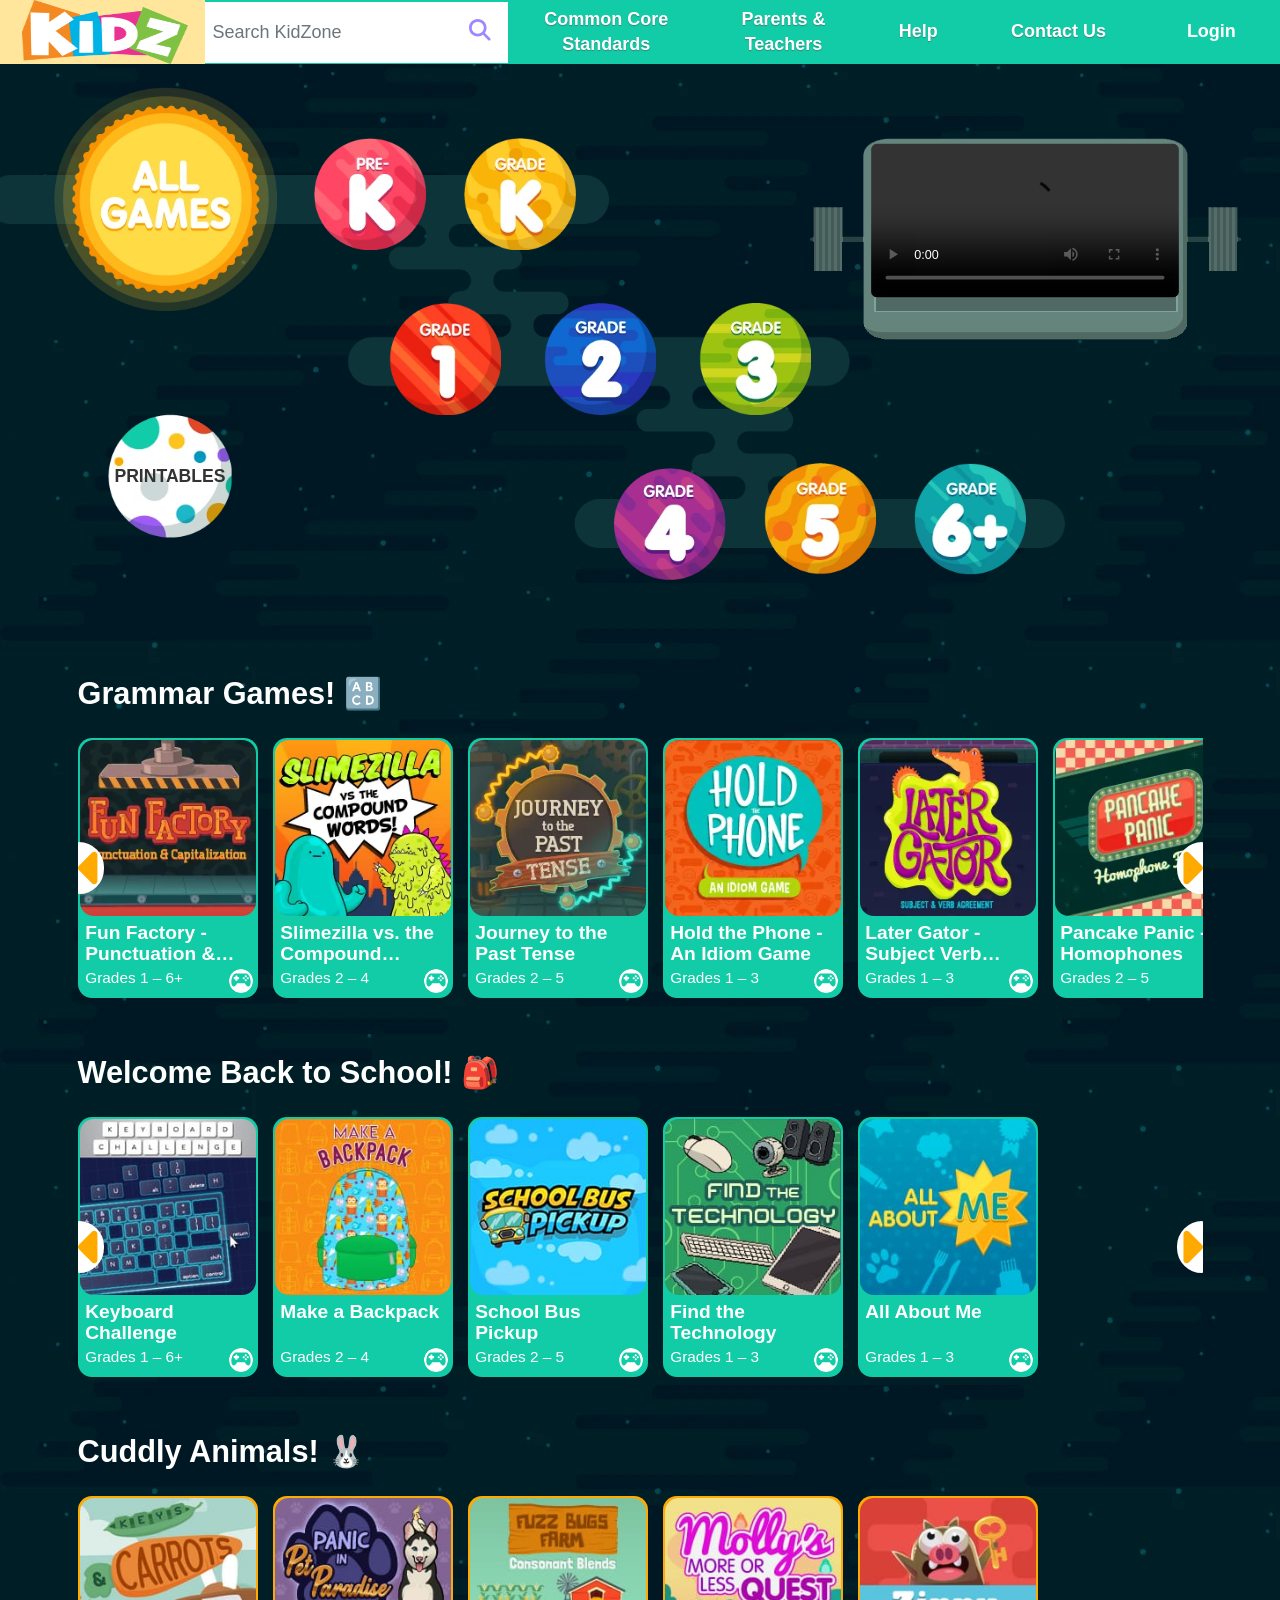
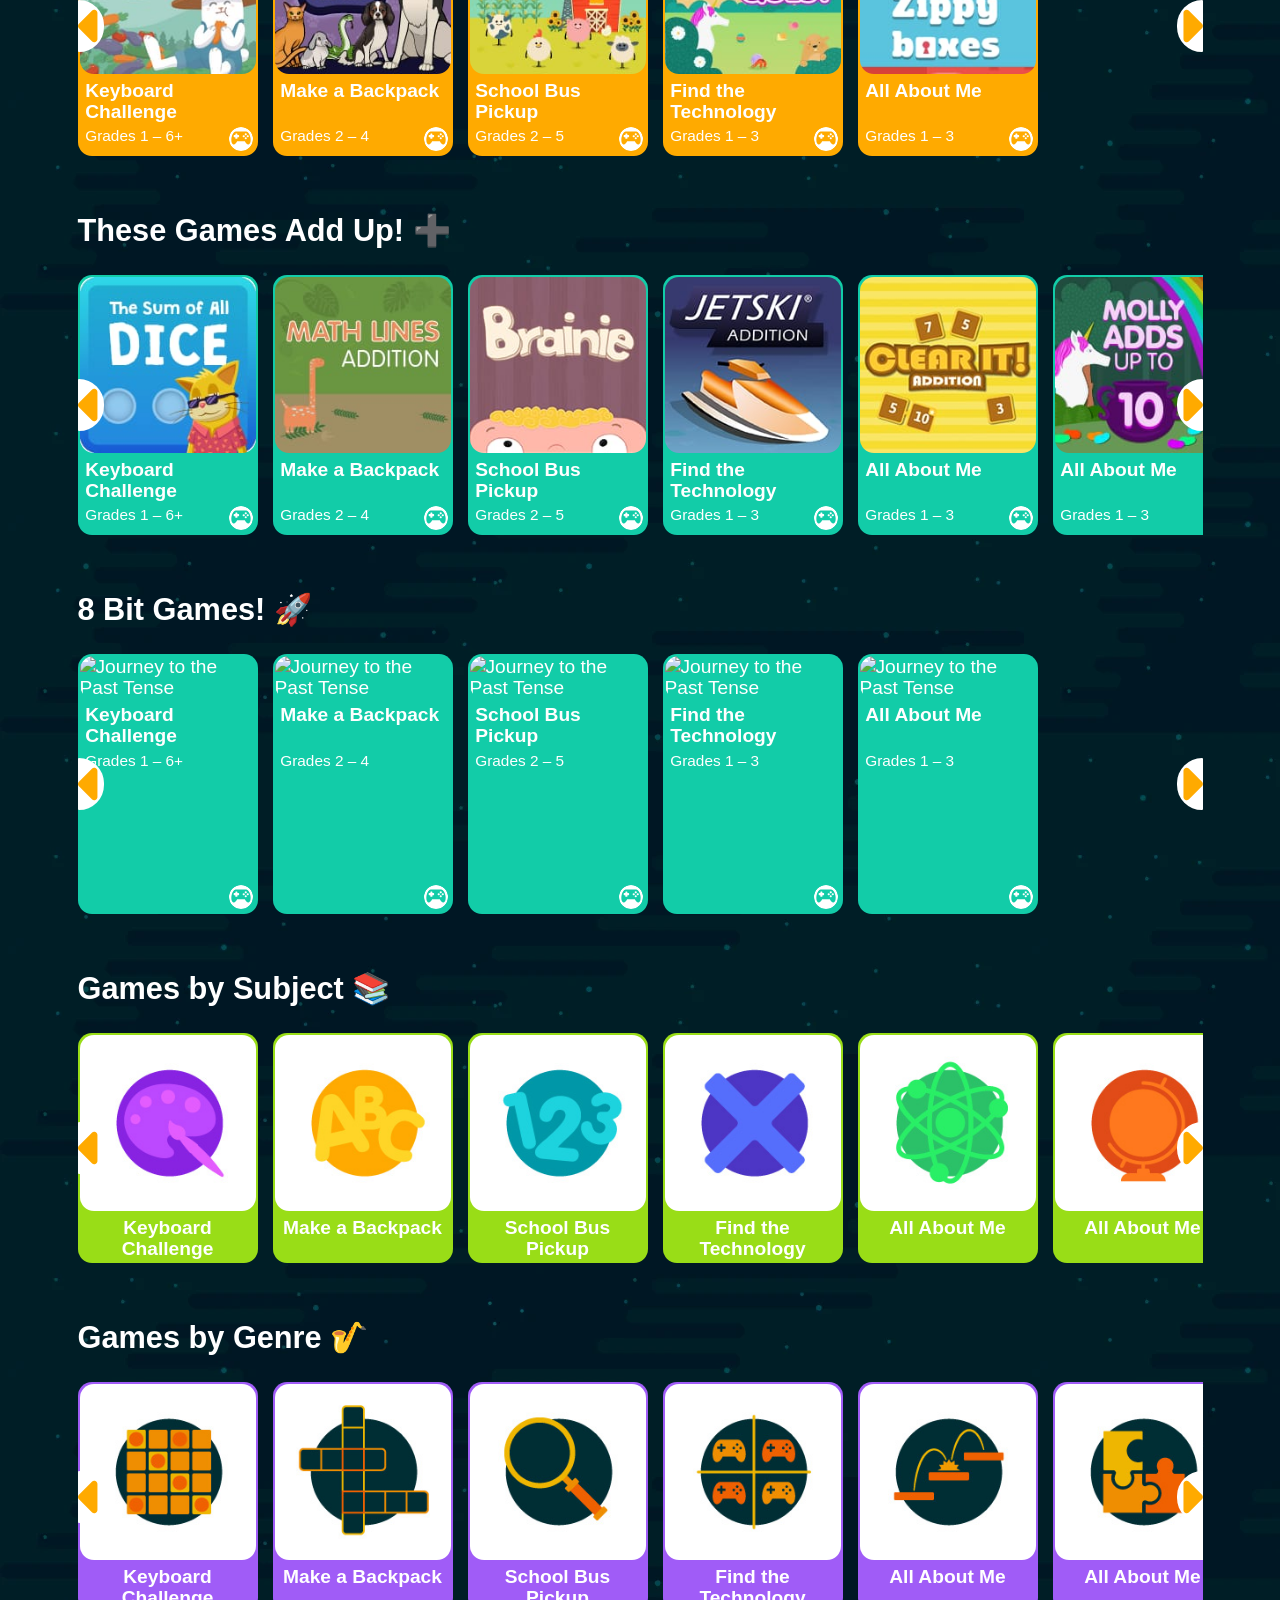
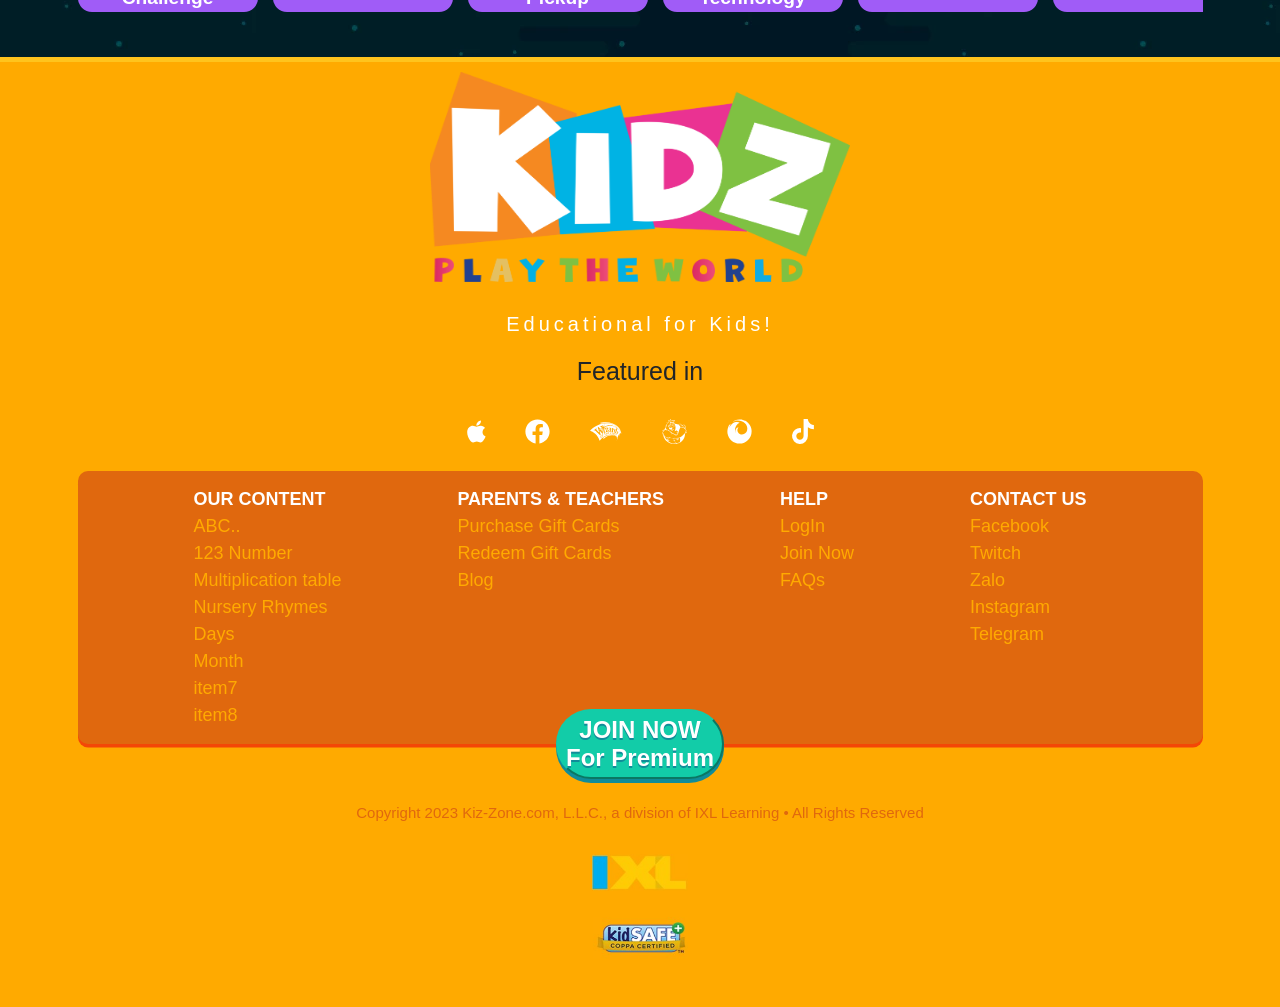
==== index.html @ 9a43eb22 "v1.51" ====
<!DOCTYPE html>
<html lang="en" ng-app="kidZone">
  <head>
    <meta charset="UTF-8" />
    <meta name="viewport" content="width=device-width, initial-scale=1.0" />
    <title>Kid Zone</title>
    <link rel="stylesheet" href="./css/style.css" />
    <meta charset="UTF-8" />
    <link rel="stylesheet" href="./css/owl.carousel.min.css" />
    <link rel="stylesheet" href="./css/owl.theme.default.min.css" />

    <script src="./js/jquery-3.7.0.min.js"></script>

    <script src="./js/jquery-ui.js"></script>
    <script src="./js/owl.carousel.min.js"></script>
    <script src="./js/bootstrap.bundle.js"></script>
    <script src="./js/all.js"></script>
    <script type="module" src="./js/ggMapModule.js"></script>

    <script src="./js/angular.js"></script>
    <script src="./js/angular-route.js"></script>
    <script src="./js/angular-animate.js"></script>
    <script src="./common-core/common-core-standard.module.js"></script>
    <script src="./common-core/common-core-standard.component.js"></script>
    <script src="./common-core/common-core-game.module.js"></script>
    <script src="./common-core/common-core-game.component.js"></script>
    <script src="./common-core/common-core-printable.module.js"></script>
    <script src="./common-core/common-core-printable.component.js"></script>
    <script src="./home/home.module.js"></script>
    <script src="./home/home.component.js"></script>
    <script src="./contact-us/contact-us.module.js"></script>
    <script src="./contact-us/contact-us.component.js"></script>
    <script src="./help/help.module.js"></script>
    <script src="./help/help.component.js"></script>
    <script src="./parent-teacher/parent-teacher.module.js"></script>
    <script src="./parent-teacher/parent-teacher.component.js"></script>
    <script src="./allGames-tab/all-games-tab.module.js"></script>
    <script src="./allGames-tab/all-games-tab.component.js"></script>
    <script src="./abcs-tab/abcs-tab.module.js"></script>
    <script src="./abcs-tab/abcs-tab.component.js"></script>
    <script src="./game-detail/game-detail.module.js"></script>
    <script src="./game-detail/game-detail.component.js"></script>

    <script src="./kidZone.module.js"></script>
    <script src="./kidZone.config.js"></script>
  </head>
  <body>
    <span class="loader"></span>
    <div class="curtain-loading" style="display: block !important"></div>
    <header>
      <nav class="navbar m-0 p-0">
        <div
          class="container-fluid justify-content-start navContainer p-0 flex-nowrap"
        >
          <a
            class="navbar-brand position-relative me-2 me-sm-4 me-lg-0"
            href="#!/home"
          >
          </a>
          <nav
            class="navbar-nav justify-content-start flex-row navSmall d-lg-none justify-content-between flex-grow-1 px-md-4 align-items-center"
          >
            <div
              class="dropdown flex-grow-1 align-items-center flex-row position-static p-0"
            >
              <a
                class="nav-link dropdown-toggle d-inline"
                href="#"
                role="button"
                data-bs-toggle="dropdown"
                data-bs-target="#dropdownMenu"
                aria-expanded="false"
                aria-controls="dropdownMenu"
              >
                Menu&nbsp&nbsp<i class="fa-solid fa-bars align-middle"></i>
              </a>
              <ul class="dropdown-menu position-absolute" id="dropdownMenu">
                <li>
                  <a class="dropdown-item" href="#!/commonCoreStandard"
                    >Common Core Standards</a
                  >
                </li>
                <li>
                  <a class="dropdown-item" href="#!/parentTeacher"
                    >Parents & Teachers</a
                  >
                </li>
                <!-- <li><hr class="dropdown-divider"></li> -->
                <li><a class="dropdown-item" href="#!/help">Help</a></li>
                <li>
                  <a class="dropdown-item" href="#!/contacUs">Contact Us</a>
                </li>
              </ul>
            </div>
            <div class="searchBoxSmall p-0">
              <p class="m-0">
                <button
                  class="btn"
                  type="button"
                  data-bs-toggle="collapse"
                  data-bs-target="#collapseSearch"
                  aria-expanded="false"
                  aria-controls="collapseSearch"
                >
                  Search <i class="fa-solid fa-magnifying-glass"></i>
                </button>
              </p>
              <div
                class="collapse position-absolute top-100 end-0 w-100"
                id="collapseSearch"
              >
                <form class="d-flex align-items-center" role="search">
                  <input
                    type="text"
                    name="searchBox"
                    id="search"
                    class="border border-0 flex-grow-1 p-2"
                    placeholder="Search KidZone"
                  />
                  <button
                    class="btn btn-outline-success border border-0 bigSearchBtn"
                    type="submit"
                   
                  >
                    <i class="fa-solid fa-magnifying-glass pe-5"></i>
                  </button>
                </form>
              </div>
            </div>
            <button
              type="button"
              class="loginBtn btn"
              data-bs-toggle="modal"
              data-bs-target="#loginModal"
            >
              Login
            </button>
          </nav>
          <nav
            class="navbar-nav justify-content-start flex-row navBig d-none d-lg-flex flex-grow-1 align-items-center"
          >
            <form
              class="d-flex justify-content-start flex-grow-0"
              role="search"
            >
              <input
                class="form-control"
                type="search"
                placeholder="Search KidZone"
                aria-label="Search"
              />
              <button class="btn btn-outline-success bigSearchBtn" type="submit">
                <i class="fa-solid fa-magnifying-glass pe-3"></i>
              </button>
            </form>

            <ul
              class="pageContainer text-center d-none d-md-flex flex-row justify-content-around flex-grow-1 m-0 p-0 align-items-center"
            >
              <li class="">
                <a class="nav-link" href="#!/commonCoreStandard"
                  >Common Core<br />Standards</a
                >
              </li>
              <li class="">
                <a class="nav-link" href="#!/parentTeacher"
                  >Parents &<br />
                  Teachers</a
                >
              </li>
              <li class="">
                <a class="nav-link" href="#!/help">Help</a>
              </li>
              <li class="">
                <a class="nav-link" href="#!/contacUs">Contact Us</a>
              </li>
              <li class="">
                <button
                  type="button"
                  class="loginBtn btn"
                  data-bs-toggle="modal"
                  data-bs-target="#loginModal"
                >
                  Login
                </button>
              </li>
            </ul>
          </nav>
        </div>
      </nav>
    </header>

    <div class="view-animate-container">
      <div ng-view class="view-animate"></div>
    </div>

    <footer class="containerParent_1">
      <div class="container d-flex flex-column footer-container gap-4">
        <div class="footer-one lh-lg text-center">
          <h1><img src="./images/HomePage/Logo03.png" /></h1>
          <h2 class="font-color mt-5">Educational for Kids!</h2>
          <p class="mt-3 fs-1">Featured in</p>
          <div
            class="footer-one-logo d-flex justify-content-center fs-1 font-color"
          >
            <div><i class="fa-brands fa-apple"></i></div>
            <div><i class="fa-brands fa-facebook"></i></div>
            <div><i class="fa-brands fa-wizards-of-the-coast"></i></div>
            <div><i class="fa-brands fa-the-red-yeti"></i></div>
            <div><i class="fa-brands fa-firefox"></i></div>
            <div><i class="fa-brands fa-tiktok"></i></div>
          </div>
        </div>
        <div class="containerParent_2">
          <div
            class="footer-two container d-flex justify-content-evenly gap-4 lh-base p-4"
          >
            <div class="footer-two-list fw-bold font-color">
              OUR CONTENT
              <ul>
                <li><a href="">ABC..</a></li>
                <li><a href="">123 Number</a></li>
                <li><a href="">Multiplication table</a></li>
                <li><a href="">Nursery Rhymes</a></li>
                <li><a href="">Days</a></li>
                <li><a href="">Month</a></li>
                <li><a href="">item7</a></li>
                <li><a href="">item8</a></li>
              </ul>
            </div>
            <div class="footer-two-list fw-bold font-color">
              PARENTS & TEACHERS
              <ul>
                <li><a href="">Purchase Gift Cards</a></li>
                <li><a href="">Redeem Gift Cards</a></li>
                <li><a href="">Blog</a></li>
              </ul>
            </div>
            <div class="footer-two-list fw-bold font-color">
              HELP
              <ul>
                <li><a href="">LogIn</a></li>
                <li><a href="">Join Now</a></li>
                <li><a href="">FAQs</a></li>
              </ul>
            </div>
            <div class="footer-two-list fw-bold font-color">
              CONTACT US
              <ul>
                <li><a href="">Facebook</a></li>
                <li><a href="">Twitch</a></li>
                <li><a href="">Zalo</a></li>
                <li><a href="">Instagram</a></li>
                <li><a href="">Telegram</a></li>
              </ul>
            </div>
          </div>
        </div>
        <div class="footer-three text-center lh-base pt-4">
          <button
            type="button"
            class="button-flat-color cyan round dimensional text"
          >
            JOIN&nbsp;NOW<br />For&nbsp;Premium
          </button>
          <h4 class="fw-lighter">
            Copyright 2023 Kiz-Zone.com, L.L.C., a division of IXL Learning •
            All Rights Reserved
          </h4>
          <img
            src="./img/footer_logo1.jpg"
            alt="IXL"
            class="footer-copyright-ixl"
            width="96px"
            height="37px"
          />
          <div class="footer-copyright-kidsafe">
            <img
              src="./img/footer_logo2.jpg"
              width="95px"
              height="42px"
              alt=""
            />
          </div>
          <a href="#top" id="back-to-top"
            ><i class="fa-solid fa-angle-up"></i
          ></a>
        </div>
      </div>
    </footer>

    <!-- Login Modal -->
    <div
      class="modal fade loginModal border-0 p-4"
      id="loginModal"
      tabindex="-1"
      aria-labelledby="exampleModalLabel"
      aria-hidden="true"
    >
      <div class="modal-dialog loginDialog m-auto">
        <div class="modal-content border-0 rounded-5 overflow-hidden">
          <div
            class="modal-header position-relative d-flex justify-content-center loginHeader"
          >
            <h1 class="modal-title modalHeading fw-bold" id="exampleModalLabel">
              Account Access
            </h1>
            <button
              type="button"
              class="btn-close position-absolute closeModal"
              data-bs-dismiss="modal"
              aria-label="Close"
            >
              <i class="fa-solid fa-xmark"></i>
            </button>
          </div>
          <div class="modal-body text-center">
            <h3 class="bodyHead">This login is for all subscribers</h3>
            <form action="" class="fs-2 p-2 formForContact row" novalidate>
              <div class="col-12">
                <input
                  class="form-control fs-2 my-3"
                  type="email"
                  name="email"
                  id="email"
                  value=""
                  placeholder="Email Address / Access Name"
                />
                <!-- <div class="emailHelper helper">
                  Email needs "gmail.com" suffix
                </div> -->
                <div class="invalid-feedback">
                  Email Address / Access Name is required.
                </div>
              </div>
              <div class="col-12">
                <input
                  class="form-control fs-2 my-3"
                  type="password"
                  name="password"
                  id="password"
                  value=""
                  placeholder="Password / Access Code"
                />
                <!-- <div class="emailHelper helper">
                  Email needs "gmail.com" suffix
                </div> -->
                <div class="invalid-feedback">
                  Password / Access Code is required.
                </div>
              </div>
              <button
                type="button"
                class="btn btn-secondary loginModalBtn text-nowrap fs-4"
              >
                LOG IN
              </button>
            </form>
            <div class="forgot">
              <a href="#">Forgot password</a>
            </div>
            <div class="form-terms">
              This site is protected by reCAPTCHA and the Google
              <a
                rel="noopener noreferrer"
                href="https://policies.google.com/privacy"
                >Privacy Policy</a
              >
              and
              <a
                rel="noopener noreferrer"
                href="https://policies.google.com/terms"
                >Terms of Service</a
              >
              apply.
            </div>
          </div>
          <div
            class="modal-footer d-block text-center border-0 pb-4 loginFooter"
          >
            <h3 class="footHead fw-bold mb-3">Not a subscriber?</h3>
            <button type="button" class="btn btn-secondary joinBtn fs-3">
              JOIN NOW
            </button>
          </div>
        </div>
      </div>
    </div>
  </body>
</html>
---- css/style.css ----
@charset "UTF-8";
@import "./jquery-ui.css";
@import "./bootstrap.css";
@import "./all.css";
@import url("https://fonts.googleapis.com/css2?family=Baloo+Paaji+2:wght@400;600;700&display=swap");
@import "./ABCs.css";
@import "./Numbers.css";
@import "./colors.css";
@import "./allgames.css";
*,
::after,
::before {
  padding: 0;
  margin: 0;
}

ul,
li {
  list-style-type: none;
  padding: 0 !important;
  margin: 0 !important;
}

a {
  text-decoration: none;
  color: inherit;
}
a:hover {
  color: inherit;
}

html {
  font-size: 62.5%;
  scroll-behavior: smooth !important;
}

body {
  font-size: 1.6rem;
  font-family: "Baloo Paaji 2", cursive;
  overflow-x: hidden;
  font-family: "Nunito Sans", sans-serif;
}

header {
  overflow-x: clip;
  font-size: 1.4rem;
}
header .bigSearchBtn:active {
  background-color: #fff !important;
}
header .loginBtn {
  border: none;
}
header .navbar {
  font-size: 1em;
  font-weight: 600;
  background-color: #12cca8;
  color: #fff !important;
  text-shadow: 0 0.1rem 0.1rem rgba(77, 77, 77, 0.5);
}
header .navbar a,
header .navbar button {
  color: #fff !important;
  text-shadow: 0 0.1rem 0.1rem rgba(77, 77, 77, 0.5);
  font-size: 1em;
  font-weight: 600;
  line-height: 1.4;
}
header .navbar a.navbar-brand {
  padding: 5px;
  margin: 0;
  background-color: #ffe69c;
  box-sizing: border-box;
  min-width: 100px;
  height: 40px;
  background-image: url(../images/HomePage/Logo02.png);
  /* background-position: 46% 49%; */
  background-size: 100% 100%;
  background-repeat: no-repeat;
}
header .navbar .navSmall {
  white-space: nowrap;
}
header .navbar .navSmall > * {
  padding-inline: 10px;
}
header .navbar .navSmall div.dropdown {
  width: -moz-min-content;
  width: min-content;
}
header .navbar .navSmall div.dropdown a[role=button] {
  display: inline-block !important;
  font-size: 1em;
  padding-inline: 0.9em;
  padding-block: 0.4em;
  background-color: #12cca8;
  color: #fff;
  line-height: 1.4 !important;
  border-radius: 30px;
  border: 1px #12cca8;
  box-sizing: border-box;
}
header .navbar .navSmall div.dropdown a[role=button] svg {
  line-height: 1 !important;
}
header .navbar .navSmall div.dropdown a.show {
  color: #12cca8 !important;
  background-color: #fff;
}
header .navbar .navSmall div.dropdown .dropdown-menu {
  border-radius: 0;
  -o-border-image: none;
     border-image: none;
  border: none;
  font-size: inherit;
  width: 100vw;
  top: 100%;
  left: 0%;
  border: none;
  height: 0px !important;
  overflow-y: hidden;
  transition: height 0.3s ease !important;
  display: block !important;
}
header .navbar .navSmall div.dropdown .dropdown-menu > *:nth-child(odd) {
  background-color: #089478;
}
header .navbar .navSmall div.dropdown .dropdown-menu > *:nth-child(even) {
  background-color: #12cca8;
}
header .navbar .navSmall div.dropdown .dropdown-menu > * > a {
  background-color: inherit !important;
  padding-block: 1rem;
  line-height: 1;
  text-align: center;
}
header .navbar .navSmall div.dropdown .show.dropdown-menu {
  height: 136px !important;
}
header .navbar .navSmall div.dropdown a::after {
  display: none;
}
header .navbar .navSmall div.searchBoxSmall p > button {
  border-radius: 30px;
  border: 1px #12cca8;
  padding-inline: 0.9em;
  padding-block: 0.4em;
}
header .navbar .navSmall div.searchBoxSmall p > button.btn[aria-expanded=false] {
  background-color: #12cca8 !important;
  color: #fff;
  text-shadow: 0 0.1rem 0.1rem rgba(77, 77, 77, 0.5);
}
header .navbar .navSmall div.searchBoxSmall p > button.btn[aria-expanded=true] {
  color: #12cca8 !important;
  background-color: #fff !important;
  text-shadow: none;
}
header .navbar .navSmall div.searchBoxSmall form {
  background-color: #fff;
  align-items: center;
  z-index: 2;
}
header .navbar .navSmall div.searchBoxSmall form button {
  background-color: initial !important;
  background-color: #fff !important;
  width: 40px;
  height: 100%;
}
header .navbar .navSmall div.searchBoxSmall form input {
  outline: none;
  flex-grow: 1;
}
header .navbar .navSmall div.searchBoxSmall form svg {
  color: #9f87ff;
}
header .navbar .navBig li {
  padding-inline: 1rem;
}
header .navbar .navBig input,
header .navbar .navBig button {
  outline: none;
  background-color: #fff;
  border: none;
  border-radius: 0;
  font-size: 1em;
  box-sizing: border-box;
  padding-block: 17px;
  box-shadow: none;
  text-shadow: none;
}
header .navbar .navBig input.loginBtn,
header .navbar .navBig button.loginBtn {
  background: unset;
}
header .navbar .navBig input {
  width: 20vw;
}
header .navbar .navBig svg {
  color: #9f87ff;
  font-size: 1.2em;
}

#hero {
  background-image: url(../images/HomePage/#heroBG.png);
  background-repeat: repeat;
}
#hero .one {
  box-sizing: border-box;
  background-size: auto;
}
#hero .one div.container-fluid.one div.row {
  line-height: 0;
}
#hero .one div.container-fluid.one div.row a {
  display: inline-block;
  width: 52px;
  height: 52px;
  background: transparent;
  margin: 5px;
  background-position: center;
  background-size: contain;
  background-repeat: no-repeat;
}
#hero .one div.container-fluid.one div.row a.sun {
  background-image: url(../images/HomePage/sun.webp);
}
#hero .one div.container-fluid.one div.row a.pink {
  background-image: url(../images/HomePage/planetPink.webp);
}
#hero .one div.container-fluid.one div.row a.yellow {
  background-image: url(../images/HomePage/planetYellow.webp);
}
#hero .one div.container-fluid.one div.row a.red {
  background-image: url(../images/HomePage/planetRed.webp);
}
#hero .one div.container-fluid.one div.row a.blue {
  background-image: url(../images/HomePage/planetBlue.webp);
}
#hero .one div.container-fluid.one div.row a.green {
  background-image: url(../images/HomePage/planetGreen.webp);
}
#hero .one div.container-fluid.one div.row a.magenta {
  background-image: url(../images/HomePage/planetMagenta.webp);
}
#hero .one div.container-fluid.one div.row a.orange {
  background-image: url(../images/HomePage/planetOrange.webp);
}
#hero .one div.container-fluid.one div.row a.cyan {
  background-image: url(../images/HomePage/planetCyan.webp);
}
#hero .one div.container-fluid.one div.row a.printables-planet {
  background-image: url(../images/HomePage/planetWhite.webp);
}
#hero .one div.container-fluid.one div.row a.printables-planet span {
  line-height: 1.4;
  font-size: 0.45em;
  font-weight: 800;
  color: #333;
}
#hero .slider {
  color: #fff !important;
  line-height: 1.1;
}
#hero .slider .list-title {
  font-size: 1.3em;
  font-weight: 800;
  padding-block: 0.9em;
}
#hero .slider .item {
  height: 190px !important;
  width: 130px !important;
  border-radius: 8px;
  padding: 2px;
  margin-right: 10px;
}
#hero .slider img {
  border-radius: 8px;
  display: block;
}
#hero .slider .minibanner-label-type {
  position: absolute;
  bottom: 2%;
  right: 10%;
  width: 20px;
  height: 20px;
}
#hero .slider .mblt-text {
  padding-top: 0.3em;
  font-weight: 600;
  height: 2.5em;
  display: -webkit-box;
  -webkit-line-clamp: 2;
  -webkit-box-orient: vertical;
  overflow: hidden;
  text-overflow: ellipsis;
}
#hero .slider .minibanner-label-grades {
  font-size: 0.8em;
  font-weight: 200;
  padding-block: 0.4em;
}
#hero .slider .minibanner-label {
  padding-inline: 0.3em;
}
#hero .grammars .item {
  background-color: #12cca8;
}
#hero .schools .item {
  background-color: #12cca8;
}
#hero .animals .item {
  background-color: #ffaa00;
}
#hero .addUps .item {
  background-color: #12cca8;
}
#hero .bits .item {
  background-color: #12cca8;
}
#hero .subjects .item {
  background-color: #99dd17;
  height: 170px !important;
}
#hero .genre .item {
  background-color: #a05cf7;
  height: 170px !important;
}

.loader {
  width: 48px;
  height: 48px;
  border: 5px solid #fff;
  border-bottom-color: #ff3d00;
  border-radius: 50%;
  display: inline-block;
  box-sizing: border-box;
  animation: rotation 1s linear infinite;
  position: fixed;
  top: 40%;
  left: calc(50% - 24px);
  z-index: 9999;
}

@keyframes rotation {
  0% {
    transform: rotate(0deg);
  }
  100% {
    transform: rotate(360deg);
  }
}
.owl-carousel {
  /* Custom styles for the navigation buttons */
}
.owl-carousel .owl-nav button {
  display: flex;
  align-items: center;
  position: absolute;
  top: 50%;
  transform: translateY(-50%);
  background-color: #fff !important;
}
.owl-carousel .owl-nav button span {
  font-size: 2em;
  color: #ffaa00;
  line-height: 0;
}
.owl-carousel .owl-nav button.owl-next {
  color: #fff;
  border: none;
  border-radius: 50px 2px 2px 50px;
  padding: 5px 4px !important;
  right: 0%;
}
.owl-carousel .owl-nav button.owl-prev {
  color: #fff;
  border: none;
  padding: 5px 4px !important;
  border-radius: 2px 50px 50px 2px;
  left: 0%;
}
.owl-carousel .owl-nav button.btnHide {
  display: none;
}
.owl-carousel .owl-nav button.btnShow {
  display: flex;
}

.curtain-loading {
  position: fixed;
  z-index: 999;
  width: 100vw;
  height: 100vh;
  top: 0;
  opacity: 1;
  background-color: rgba(243, 243, 243, 0.9607843137);
}

#Contact {
  background-color: white;
}
#Contact .mapContainer {
  padding-top: 3rem !important;
  padding-bottom: 0rem !important;
}
#Contact #Address {
  background-color: #f4f4f4;
}
#Contact .mapAddress {
  padding-block: 2rem;
}
#Contact .mapAddress::after {
  content: "";
  display: block;
  z-index: -1;
  position: fixed;
  width: 100%;
  height: 100%;
  background-color: grey;
}
#Contact .contactTittle {
  color: #91b3b7;
  font-size: 4rem;
  font-weight: 300;
  line-height: 1em;
  margin: 0 0;
  text-align: center;
  padding-bottom: 2rem;
}
#Contact .successContainer {
  width: 100px;
  height: 100px;
  margin: auto;
}
#Contact .successContainer img {
  -o-object-fit: contain;
     object-fit: contain;
  width: 100%;
  height: 100%;
}
#Contact .dirBlock {
  width: 80px;
  display: flex;
  justify-content: center;
  align-items: center;
}
#Contact .dirBlock i,
#Contact .dirBlock svg {
  font-size: 2em;
  color: #01b2e4;
  border: 1px solid #ffaa00;
  padding: 10px;
  border-radius: 50%;
  border-color: #91b3b7;
}
#Contact .LogoText {
  border-radius: 10px;
  color: white;
  background-color: rgb(18, 204, 168);
}
#Contact .social {
  vertical-align: center;
}
#Contact .social i,
#Contact .social svg {
  display: inline-block;
  width: 30px;
  height: 30px;
  padding-right: 15px;
}
#Contact .social i.fa-youtube,
#Contact .social svg.fa-youtube {
  color: #ff0000;
}
#Contact .social i.fa-facebook,
#Contact .social svg.fa-facebook {
  color: #0c87ee;
}
#Contact #map,
#Contact .Address {
  height: 230px;
  font-size: 1.1em;
  position: relative;
}
#Contact .Address {
  height: auto;
}
#Contact .logo {
  background-image: url(../images/HomePage/logo02.png);
  height: 100px;
  background-size: contain;
  background-repeat: no-repeat;
  margin: auto;
  width: 170px;
}
#Contact .contactUsHead,
#Contact .addressHead {
  font-size: 1.5em;
  padding: 0.3em 1em;
  border-radius: 10px;
  color: #fff;
}
#Contact .contactUsHead {
  color: #333;
  font-size: 2em;
}
#Contact .submitBtn {
  background-color: #01b2e4;
  opacity: 0.8;
  color: #fff;
}
#Contact .submitBtn:hover {
  background-color: #01b2e4;
  opacity: 1;
}
#Contact .name {
  font-weight: bold;
}
#Contact .helper {
  color: #c1c1c1;
  font-size: 0.85em;
}
#Contact .circle:checked {
  background-color: #01b2e4;
  border-color: #01b2e4;
}
#Contact .Address {
  margin: 0;
  padding: 0;
}
#Contact .Address .phone,
#Contact .Address .Email,
#Contact .Address .social {
  flex-shrink: 1;
  min-width: 180px;
}
#Contact .Address .map-button {
  cursor: pointer !important;
  flex-wrap: nowrap;
}
#Contact .Address .map-button .addBlock {
  flex-shrink: 1;
  min-width: 180px;
  white-space: nowrap;
  overflow-x: hidden;
}
#Contact div.containerParent.eight {
  font-size: 1em;
  margin-block: 0px;
  margin-inline: auto;
}
#Contact div.containerParent.eight button[type=submit] {
  font-size: 1em !important;
  width: -moz-fit-content !important;
  width: fit-content !important;
  padding: 5px 10px;
}
#Contact div.containerParent.eight div.container.eight div.row.form input,
#Contact div.containerParent.eight div.container.eight div.row.form textarea {
  width: 100%;
  margin-bottom: 20px;
  padding: 10px;
}
#Contact div.containerParent.eight div.container.eight p.userInfo {
  padding: 30px !important;
}
#Contact div.containerParent.eight button.sendMess {
  background-color: #fff !important;
  color: #9f87ff !important;
  border: 1px solid #9f87ff !important;
  font-size: 1em !important;
  display: block;
  margin-inline: auto;
}
#Contact div.containerParent.eight button.sendMess:hover {
  color: #fff !important;
  background-color: #9f87ff !important;
}
#Contact form .title {
  margin-top: 20px !important;
}

#faq {
  --darkblue-color: #3581a3;
  --darkgreen-color: #00a39b;
  --linegreen: #8fc900;
  --yellow: #f2ca06;
  --orange: #f78c19;
  background-color: white;
}
#faq .general {
  padding: 0;
}
#faq .general a {
  padding: 0.5em 1em;
}
#faq button {
  font-size: 1.5rem;
}
#faq a {
  text-decoration: none;
  color: inherit !important;
  display: block;
  width: 100%;
  height: 100%;
  font-size: 1.6rem;
}
#faq li,
#faq ul {
  margin: 0;
  padding: 0;
  list-style-type: none;
}
#faq * {
  -webkit-tap-highlight-color: rgba(0, 0, 0, 0);
  outline: none;
}
#faq *,
#faq :after,
#faq :before {
  box-sizing: border-box;
}
#faq .container {
  max-width: 100%;
  box-sizing: border-box;
  margin: 0 auto;
  max-width: 1920px;
  position: relative;
  width: 100%;
}
#faq h1 {
  color: #91b3b7;
  font-size: 4rem;
  font-weight: 300;
  line-height: 1em;
  margin: 0 0;
  text-align: center;
}
#faq .wrapper.padded:nth-of-type(2n) {
  background-color: #f4f4f4;
}
#faq .wrapper.padded {
  padding: 2rem 1rem;
}
#faq .wrapper {
  box-sizing: border-box;
  max-width: 100%;
  min-width: 100%;
  overflow: auto;
  position: relative;
  width: 100%;
}
#faq .content-search-form {
  box-sizing: border-box;
  display: block;
  line-height: 1;
  margin: 0 auto 2rem;
  overflow: visible;
  padding: 0 0.625rem;
  position: relative;
  text-align: center;
  width: 100%;
}
#faq .faq .content-search-form input:not([type=submit]):not([type=radio]) {
  border-color: #91b3b7;
}
#faq .content-search-form input:not([type=submit]):not([type=radio]) {
  border: 0.15rem solid #fa0;
  border-radius: 3rem;
  padding-left: 1rem;
  padding-right: 2.75rem;
}
#faq .select,
#faq input:not([type=submit]):not([type=button]):not([type=radio]),
#faq textarea {
  background: #fff;
  border: 1px solid #91b3b7;
  box-sizing: border-box;
  margin: 0;
  outline: none;
  padding: 0.625rem;
  width: 100%;
}
#faq .search-submit {
  background: none;
  border: none;
  cursor: pointer;
  padding: 0;
  margin-left: -3rem;
}
#faq .search-suggestions-container {
  background-color: #fff;
  border-radius: 0 0 1.5rem 1.5rem;
  box-shadow: 0 0.5rem 1rem rgba(77, 77, 77, 0.2);
  display: block;
  left: 1.5rem;
  max-height: 12rem;
  overflow-x: hidden;
  overflow-y: auto;
  position: absolute;
  top: 100%;
  width: calc(100% - 3rem);
  z-index: 11;
}
#faq .suggestions-list {
  list-style-type: none;
  margin: 0;
  padding: 0;
}
#faq .search-submit svg {
  height: 1.1875rem;
  width: 1.1875rem;
}
#faq .pt-nav {
  display: flex;
  flex-flow: column;
  justify-content: center;
  overflow: hidden;
}
#faq .pt-nav button {
  margin: 0.25rem;
  color: #fff;
  min-width: 9.75rem;
}
#faq .faq .pt-nav .button-flat-color {
  font-size: 1rem;
}
#faq .pt-nav button:nth-child(1) {
  background-color: var(--darkblue-color);
}
#faq .pt-nav button:nth-child(2) {
  background-color: var(--darkgreen-color);
}
#faq .pt-nav button:nth-child(3) {
  background-color: var(--linegreen);
}
#faq .pt-nav button:nth-child(4) {
  background-color: var(--yellow);
}
#faq .pt-nav button:nth-child(5) {
  background-color: var(--orange);
}
#faq .wrapper,
#faq .padded {
  box-sizing: border-box;
  max-width: 100%;
  min-width: 100%;
  overflow: hidden;
  position: relative;
  width: 100%;
}
#faq .wrapper.padded:nth-of-type(2n) {
  background-color: #f4f4f4;
}
#faq .wrapper.odd {
  background-color: #fff !important;
}
#faq .toggle-section-header-text {
  padding: 1.5rem;
}
#faq .toggle-section-header-text {
  color: #38352f;
  font-size: 2.25rem;
  font-weight: 700;
  line-height: 1em;
  padding: 1rem;
  text-align: left;
  text-transform: capitalize;
}
#faq .accordion-item {
  border: none !important;
  padding: 0 !important;
}
#faq .accordion-body {
  background-color: #f4f4f4;
  padding: 2em 5em;
}
#faq #button_1.active {
  background-color: var(--darkblue-color);
  color: #fff;
}
#faq .generalBtn.collapsed {
  background-color: var(--darkblue-color) !important;
  color: #ffffff !important;
}
#faq .generalBtn,
#faq .technicalBtn,
#faq .subscriptionBtn,
#faq .toolsBtn,
#faq .appsBtn {
  background-color: unset;
}
#faq .subscriptionBtn.collapsed {
  background-color: var(--darkgreen-color);
  color: #fff !important;
}
#faq .technicalBtn.collapsed {
  background-color: var(--linegreen);
  color: #fff !important;
}
#faq .toolsBtn.collapsed {
  background-color: var(--yellow);
  color: white !important;
}
#faq .appsBtn.collapsed {
  background-color: var(--orange);
  color: #fff !important;
}
#faq .btn-general:hover {
  background-color: #296081 !important;
  color: #fff !important;
}
#faq .btn-supscription:hover {
  background-color: #009388 !important;
  color: #fff !important;
}
#faq .btn-technical:hover {
  background-color: #80b900 !important;
  color: #fff !important;
}
#faq .btn-tools:hover {
  background-color: #f1b300 !important;
  color: #fff !important;
}
#faq .btn-apps:hover {
  background-color: #f17c17 !important;
  color: #fff !important;
}
#faq .accordion-button::after {
  background-image: url("data:image/svg+xml, <svg xmlns='http://www.w3.org/2000/svg' height='1em' viewBox='0 0 448 512'><path d='M201.4 342.6c12.5 12.5 32.8 12.5 45.3 0l160-160c12.5-12.5 12.5-32.8 0-45.3s-32.8-12.5-45.3 0L224 274.7 86.6 137.4c-12.5-12.5-32.8-12.5-45.3 0s-12.5 32.8 0 45.3l160 160z'/></svg>");
  filter: invert(1);
}

#commonCore {
  background-color: #ffffff;
  background-image: none;
}
#commonCore h1 {
  display: block;
  color: #91b3b7;
  font-size: 2rem;
  font-weight: 300 !important;
  line-height: 1em;
  margin: 0 0 2rem;
  text-align: center;
  margin-block-start: 0.67em;
  margin-block-end: 0.67em;
  margin-inline-start: 0px;
  margin-inline-end: 0px;
}
#commonCore h2 {
  display: block;
  color: #38352f;
  font-size: 1.75rem;
  font-weight: 700;
  line-height: 1em;
  margin: 0 0 1em;
  padding: 0;
  text-align: center;
  margin-block-start: 0.83em;
  margin-block-end: 0.83em;
  margin-inline-start: 0px;
  margin-inline-end: 0px;
}
#commonCore .head-title {
  padding: 2rem 1rem;
}
#commonCore .standards h1 {
  color: #8fc900;
  margin-bottom: 1rem;
}
#commonCore .standards h2 {
  color: #91b3b7;
  font-weight: 300;
  margin-bottom: 0;
}
#commonCore .menu {
  padding: 2rem 1rem;
  background-color: #f4f4f4 !important;
}
#commonCore .caption {
  text-align: center;
  color: #00a39b;
  margin-bottom: 0.5rem;
}
#commonCore .menu-select {
  text-align: center;
  /* padding: 2rem 1rem; */
}
#commonCore .pt-standards:hover {
  color: #fff;
}
#commonCore .button-flat-color:not([disabled]).active.pt-standards {
  background-color: #8fc900 !important;
  color: #fff;
  font-size: 1.6rem;
  padding: 1rem;
}
#commonCore .button-flat-color.pt-standards {
  text-decoration: none;
  background-color: #8fc900;
  border-color: #8fc900;
  font-size: 1.6rem;
  padding: 1rem;
  margin-bottom: 1rem;
  width: 100%;
}
#commonCore .button-flat-color.uppercase {
  text-transform: uppercase;
  border-color: #8fc900;
}
#commonCore .menu-select a,
#commonCore .menu-select button {
  margin: 0 1rem 0 1rem;
  vertical-align: middle;
}
#commonCore .button-flat-color {
  border-radius: 0.4375rem;
  border-style: solid;
  border-width: 1px;
  color: #fff;
  font-weight: 300 !important;
  padding: 0.625rem;
  position: relative;
  vertical-align: top;
  width: 12.875rem;
  font-size: 1.3125rem;
  min-height: 3.6rem;
}
#commonCore .button-flat-color:not([disabled]).active:before {
  height: 1rem;
  width: 2rem;
}
#commonCore .standards-search-wrapper.padded {
  padding-top: 0;
  padding: 1rem;
}
#commonCore .button-flat-color:not([disabled]).active.pt-standards:before {
  background-image: url(/client/assets/buttonActiveTrianglePtLightGreen-4ec5d89….svg);
}
#commonCore .standards-search-wrapper .content-search-form {
  margin-bottom: 0;
}
#commonCore .content-search-form {
  box-sizing: border-box;
  display: block;
  line-height: 1;
  margin: 0 auto 2rem;
  overflow: visible;
  position: relative;
  text-align: center;
}
#commonCore .visible.categoryprintables,
#commonCore .visible.printables,
#commonCore .visible.printablesnav,
#commonCore .wrapper.visible {
  overflow: visible;
}
#commonCore .standards-search-wrapper .content-search-form input:not([type=submit]):not([type=radio]) {
  border-color: #91b3b7;
}
#commonCore .content-search-form input:not([type=submit]):not([type=radio]) {
  border: 0.25rem solid #fa0;
  border-radius: 3rem;
  padding-left: 1rem;
  padding-right: 2.75rem;
  padding: 0.625rem;
}
#commonCore .wrapper-padded-even {
  box-sizing: border-box;
  max-width: 100%;
  min-width: 100%;
  overflow: auto;
  position: relative;
  width: 100%;
}
#commonCore .select,
#commonCore input:not([type=submit]):not([type=button]):not([type=radio]),
#commonCore textarea {
  -webkit-appearance: none;
  background: #fff;
  border: 1px solid #91b3b7;
  border-radius: 5rem;
  box-sizing: border-box;
  margin: 0;
  outline: none;
  padding: 0.625rem;
  width: 100%;
}
#commonCore .standards-search-wrapper .content-search-form .search-clear,
#commonCore .standards-search-wrapper .content-search-form .search-submit {
  color: #99dd17;
}
#commonCore .content-search-form .search-submit {
  right: 6px;
  top: 0;
  height: 100%;
}
#commonCore .content-search-form .search-clear,
#commonCore .content-search-form .search-submit {
  width: 2.25rem;
}
#commonCore .search-clear,
#commonCore .search-submit {
  align-content: center;
  align-items: center;
  background: transparent;
  box-sizing: border-box;
  display: flex;
  height: calc(100% - 0.25rem);
  justify-content: center;
  position: absolute;
  top: -4px;
  border: none;
}
#commonCore .toggle-title {
  background-color: #00a39b;
  border-color: #fff;
  border-style: solid;
  border-width: 1px 0;
  color: #fff;
  cursor: pointer;
  margin-bottom: -1px;
}
#commonCore .toggle-title.child {
  background-color: #30b067;
}
#commonCore .toggle-title-container {
  align-items: center;
  display: flex;
  padding: 1em;
  margin: 0;
}
#commonCore .accordion-body {
  padding: 0;
}
#commonCore .accordion-button {
  background-color: #00a39b !important;
  border-color: #fff !important;
  border-style: solid;
  border-width: 1px 0;
  color: #fff !important;
  cursor: pointer;
  margin-bottom: -1px;
}
#commonCore .standards-content,
#commonCore .standards-content .minibanner {
  background-color: rgb(255, 255, 255);
  border: none;
  margin: 1.125rem 0.5rem;
  width: 11.11rem;
}
#commonCore .standards-content,
#commonCore .standards-standard-content {
  box-sizing: border-box;
  padding-bottom: 1rem;
  position: relative;
  text-align: center;
  width: 100%;
}
#commonCore .container {
  box-sizing: border-box;
  margin: 0px auto;
  max-width: 1920px;
  position: relative;
  width: 100%;
}
#commonCore .minibanner {
  border-radius: 0.625rem;
  cursor: pointer;
  display: inline-block;
  flex: 0 0 auto;
  position: relative;
  text-decoration: none;
  vertical-align: top;
  width: 11.11rem;
  margin: 1.125rem 0.5rem;
}
#commonCore .standards-content-container {
  display: flex;
  flex-wrap: wrap;
  justify-content: center;
  overflow: hidden;
  white-space: normal;
}
#commonCore .standards-content .minibanner-art {
  background-color: rgb(153, 221, 23);
  border: 0.125rem solid rgb(153, 221, 23);
  height: 11.11rem;
  width: 11.11rem;
}
#commonCore .minibanner-art {
  border-radius: 0.625rem;
  box-sizing: border-box;
  overflow: hidden;
  position: relative;
  -webkit-user-select: none;
     -moz-user-select: none;
          user-select: none;
  background-color: #99dd17;
  border: 0.125rem solid #99dd17;
}
#commonCore .minibanner-art .webp-image {
  display: inline-block;
  height: auto;
  max-height: 100%;
  max-width: 100%;
  position: relative;
  /*transform: translateY(-50%);
  top: 50%;*/
  width: auto;
}
#commonCore .standards-content .minibanner-label {
  color: #38352f;
}
#commonCore .minibanner-label {
  box-sizing: border-box;
  display: flex;
  flex-flow: column;
  height: 4.5rem;
  padding: 0.5rem 0.3rem 0.2rem;
  text-align: left;
}
#commonCore .minibanner-label-title {
  display: flex;
  flex: 1 1 auto;
  flex-flow: column;
}
#commonCore .minibanner-label-title .mblt-text {
  -webkit-box-orient: vertical;
  -webkit-line-clamp: 2;
  display: -webkit-box;
  flex: 0 0 auto;
  font-weight: 700;
  line-height: 1.2em;
  max-height: 2.3em;
  overflow: hidden;
  text-overflow: ellipsis;
  white-space: normal;
}
#commonCore .minibanner-label-grades-type {
  align-items: center;
  display: flex;
  flex: 0 0 auto;
  justify-content: flex-end;
}
#commonCore .minibanner-label-grades {
  flex: 1 1 auto;
  font-size: 0.875rem;
}
#commonCore .minibanner-badge-container {
  align-items: center;
  display: flex;
  left: -0.125rem;
  position: absolute;
  top: -1.125rem;
}
#commonCore .minibanner.mb-no-icon .minibanner-label-type {
  display: none;
}
#commonCore .minibanner-label-type {
  flex: 0 0 auto;
  height: 1.333rem;
  width: 1.333rem;
}
#commonCore .standards-content .minibanner.mb-portrait .minibanner-art {
  height: 14.60965rem;
}
#commonCore .minibanner.mb-portrait .webp-image {
  max-height: 14.2809rem;
}
#commonCore .minibanner .premiumbadge {
  border-radius: 1.125rem;
  height: 2.25rem;
  position: relative;
  width: 2.25rem;
}

#parentTeacher {
  /* Parent_and_teacher */
}
#parentTeacher .partea {
  -webkit-text-size-adjust: 100%;
  font-size: 18.5px;
  --scrollbar-width: 21px;
  color: #000;
  font-family: montserrat, montserrat_fallback, sans-serif;
  text-rendering: optimizeLegibility !important;
  box-sizing: border-box;
  -webkit-tap-highlight-color: rgba(0, 0, 0, 0);
  outline: none;
}
#parentTeacher .partea_wrapper {
  max-width: 100%;
  min-width: 100%;
  overflow: auto;
  position: relative;
  width: 100%;
  padding: 2rem 1rem;
  background-color: #fff;
}
#parentTeacher .partea_wrapper_con {
  margin: 0 auto;
  max-width: 1920px;
  position: relative;
  width: 100%;
}
#parentTeacher .partea_wrapper_con h1 {
  --scrollbar-width: 21px;
  color: #91b3b7;
  font-weight: 300;
  line-height: 1em;
  margin: 0 0 2rem;
  text-align: center;
  font-size: 4rem;
}
#parentTeacher .partea_button_choice {
  --scrollbar-width: 21px;
  display: flex;
  justify-content: center;
  overflow: hidden;
  flex-flow: row;
  flex-wrap: wrap;
}
#parentTeacher .partea_buttonx5 {
  --scrollbar-width: 21px;
  font: inherit;
  overflow: visible;
  border: none;
  box-sizing: border-box;
  cursor: pointer;
  outline: none;
  align-items: center;
  display: inline-flex;
  justify-content: center;
  text-decoration: none;
  border-radius: 0.4375rem;
  border-style: solid;
  border-width: 1px;
  color: #fff;
  font-weight: 300;
  padding: 0.4rem 0.625rem;
  position: relative;
  vertical-align: top;
  width: 12.875rem;
  font-size: 1.3125rem;
  min-height: 3.6rem;
  -webkit-appearance: none;
     -moz-appearance: none;
          appearance: none;
  text-transform: uppercase;
  margin: 0 0.5rem 0.5rem 0;
  border-color: #000000;
}
#parentTeacher .button_choicee {
  --scrollbar-width: 21px;
  display: flex;
  flex-flow: row;
  margin-top: 0;
}
#parentTeacher .partea_buttonx3 {
  --scrollbar-width: 21px;
  font: inherit;
  overflow: visible;
  border: none;
  box-sizing: border-box;
  cursor: pointer;
  outline: none;
  align-items: center;
  display: inline-flex;
  justify-content: center;
  text-decoration: none;
  border-radius: 0.4375rem;
  border-style: solid;
  border-width: 1px;
  color: #fff;
  font-weight: 300;
  padding: 0.4rem 0.625rem;
  position: relative;
  vertical-align: top;
  width: 12.875rem;
  font-size: 1.3125rem;
  min-height: 3.6rem;
  -webkit-appearance: none;
     -moz-appearance: none;
          appearance: none;
  text-transform: uppercase;
  margin: 0 0.5rem 0.5rem 0;
}
#parentTeacher .partea_wrapper_blog {
  max-width: 100%;
  min-width: 100%;
  overflow: auto;
  position: relative;
  width: 100%;
  padding: 2rem 1rem;
  background-color: #f4f4f4 !important;
  padding-bottom: 0;
  padding-right: 0;
  padding-left: 1.5rem;
}
#parentTeacher .partea_wrapper_blog h2 {
  --scrollbar-width: 21px;
  color: #38352f;
  font-weight: 700;
  line-height: 1em;
  margin: 0 0 1em;
  padding: 0;
  text-align: center;
  font-size: 1.75rem;
  padding-right: 1.5rem;
}
#parentTeacher .partea_wrapper_blog1 {
  flex: 0 0 auto;
  text-align: center;
  width: 100%;
  padding-bottom: 1.5rem;
  padding-right: 1.5rem;
}
#parentTeacher .partea_wrapper_blog2 {
  margin: 0 auto;
  position: relative;
  width: 100%;
  max-width: 48.75rem;
  padding: 0;
  display: flex;
  flex-wrap: wrap;
  justify-content: center;
}
#parentTeacher .partea_wrapper_blog1 button {
  font: inherit;
  margin: 0;
  overflow: visible;
  text-transform: none;
  border: none;
  box-sizing: border-box;
  cursor: pointer;
  outline: none;
  align-items: center;
  display: inline-flex;
  justify-content: center;
  text-decoration: none;
  border-style: solid;
  border-width: 1px;
  color: #fff;
  font-weight: 300;
  position: relative;
  -webkit-appearance: none;
     -moz-appearance: none;
          appearance: none;
  border-radius: 2em;
  background-color: #00a39b;
  border-color: #00a39b;
  font-size: 1rem;
  height: auto;
  min-height: 0;
  padding: 0.4rem 1rem;
  vertical-align: baseline;
  width: auto;
  min-width: 11rem;
}
#parentTeacher .partea_wrapper_blog1 svg {
  text-transform: none;
  cursor: pointer;
  outline: none;
  max-width: 100%;
  display: inline-block;
  height: 1.1em;
  margin: 0 0 0 0.5em;
  padding: 0;
  vertical-align: top;
  width: 0.74375em;
  overflow: hidden;
}
#parentTeacher .blog_mini {
  --scrollbar-width: 21px;
  cursor: pointer;
  background-color: #fff;
  border: 1px solid #00a39b;
  color: #000;
  display: flex;
  flex: 0 1 auto;
  flex-flow: column;
  font-size: 0.875rem;
  text-decoration: none;
  margin: 0 1.5rem 1.5rem 0;
  height: 20.75rem;
  width: calc(33% - 1.5rem);
}
#parentTeacher .blog_mini_img {
  background-position: 50%;
  background-size: cover;
  flex: 0 0 auto;
  overflow: hidden;
  width: 100%;
  height: 43%;
}
#parentTeacher .pweb_img {
  max-width: 100%;
}
#parentTeacher .blog_mini_text {
  -webkit-text-size-adjust: 100%;
  --scrollbar-width: 21px;
  font-family: montserrat, montserrat_fallback, sans-serif;
  text-rendering: optimizeLegibility !important;
  cursor: pointer;
  color: #000;
  font-size: 0.875rem;
  box-sizing: border-box;
  -webkit-tap-highlight-color: rgba(0, 0, 0, 0);
  outline: none;
  display: flex;
  flex: 1 1 auto;
  flex-flow: column;
  overflow: hidden;
  padding: 0.75em;
}
#parentTeacher .blog_mini_texttitle {
  -webkit-box-orient: vertical;
  -webkit-line-clamp: 3;
  display: -webkit-box;
  font-size: 1.4em;
  font-weight: 700;
  margin-bottom: 0.4em;
  overflow: hidden;
  text-overflow: ellipsis;
  flex: 0 0 auto;
  line-height: 1.125em;
  max-height: 3.375em;
}
#parentTeacher .blog_mini_textreview {
  font-size: 0.875rem;
  flex: 1 1 auto;
  margin-bottom: 0.5em;
  overflow-x: hidden;
  overflow-y: auto;
  display: block;
}
#parentTeacher .blog_mini_textread {
  font-size: 0.875rem;
  color: #00a39b;
  display: block;
  flex: 0 0 auto;
  font-weight: 700;
}

body.modal-open {
  padding-right: 0 !important;
}

.loginModal .loginModalBtn {
  background-color: #99dd17;
  border-color: #99dd17;
}
.loginModal .loginModalBtn:active {
  color: #99dd17;
}
.loginModal .joinBtn {
  background-color: #ffaa00;
  border-color: #ffaa00;
}
.loginModal .joinBtn:active {
  color: #ffaa00;
}
.loginModal .loginFooter {
  background-color: #f4f4f4;
}
.loginModal button:not(.closeModal) {
  width: calc(100% - 1.75rem);
  display: block;
  margin: auto;
  border-radius: 5px;
  transition: none;
}
.loginModal button:not(.closeModal):active {
  background-color: white;
  border-color: inherit;
}
.loginModal .loginDialog {
  position: relative;
  top: 20%;
}
.loginModal .modalHeading {
  font-size: 1.7em;
  color: #fff;
  text-align: center;
  margin-inline: 20px;
  line-height: 1;
}
.loginModal .loginHeader {
  background-color: #12cca8;
}
.loginModal input {
  border-radius: 5px;
  outline: none;
}
.loginModal input:focus {
  border-color: #ffaa00;
  box-shadow: none;
}
.loginModal input::-moz-placeholder {
  color: grey;
  font-size: 0.8em;
}
.loginModal input::placeholder {
  color: grey;
  font-size: 0.8em;
}
.loginModal a {
  color: #12cca8;
  text-decoration: underline;
}
.loginModal .forgot {
  font-size: 0.8em;
  margin-block: 0.6em;
}
.loginModal .form-terms {
  font-size: 0.7em;
}
.loginModal .closeModal {
  top: 4px;
  right: 4px;
  display: flex;
  align-items: center;
  justify-content: center;
  font-size: 1.3em;
  padding: 7px;
  background: red;
  opacity: 1;
  color: #f7f0f6;
  border-radius: 0 20px 0 20px;
}

#abcs-tab .gv-title-buttons {
  display: flex;
  /* height: 4em; */
  justify-content: center;
  margin-left: 0rem;
  overflow-x: hidden;
  flex-direction: column;
  align-items: center;
}
#abcs-tab .gv-title-buttons-container {
  display: inline-flex;
  margin: 0 1rem 1rem 0;
}
#abcs-tab .button-dimensional-icon {
  align-items: center;
  background-color: transparent;
  color: #fff;
  display: flex;
  font-size: 1.75rem;
  overflow: visible;
  position: relative;
  text-decoration: none;
  white-space: nowrap;
}
#abcs-tab .button-dimensional-icon:before {
  border-radius: 1em;
  box-sizing: border-box;
  content: "";
  display: block;
  height: 3.5rem;
  left: 0;
  position: absolute;
  top: 50%;
  transform: translateY(-50%);
  width: 100%;
}
#abcs-tab .button-dimensional-icon.adfree:before {
  background-color: #e00a23;
}
#abcs-tab .button-dimensional-icon.adfree:after {
  background-image: url(../images/iconAdsfree-gameDetail.svg);
}
#abcs-tab .button-dimensional-icon:after {
  background-repeat: no-repeat;
  background-size: contain;
  content: "";
  display: block;
  height: 4.5rem;
  order: 1;
  position: relative;
  width: 4.25rem;
}
#abcs-tab .button-dimensional-icon span {
  align-items: center;
  display: inline-flex;
  order: 2;
  padding: 0 1em 0 0.5em;
  position: relative;
}
#abcs-tab [type=button] {
  -webkit-appearance: none;
  -moz-appearance: none;
  appearance: none;
  justify-content: center;
  border: none;
  box-shadow: none;
}
#abcs-tab .button-dimensional-icon.fullscreen:after {
  background-image: url(../images/iconFullscreen-gameDetail.svg);
}
#abcs-tab .button-dimensional-icon.fullscreen:before {
  background-color: #e0680e;
}
#abcs-tab .button-dimensional-icon.favorite:after {
  background-image: url(../images/iconFavorite-gameDetail.svg);
}
#abcs-tab .button-dimensional-icon.favorite:before {
  background-color: #16c41f;
}
#abcs-tab .gameDetailContainer {
  background-color: transparent;
  padding: 2rem;
  max-width: 1280px;
  height: 720px;
  margin: auto;
  margin-top: 5rem;
  display: flex;
  align-items: center;
  position: relative;
}
#abcs-tab .gameDetailContainer * {
  background-color: transparent !important;
}
#abcs-tab .gameDetailContainer iframe {
  background-color: transparent;
  position: absolute;
  border: none;
  transform: translateX(10px) -50%;
  top: 50%;
  left: 50%;
  transform: translate(-50%, -50%);
  padding-inline: 2rem;
}
#abcs-tab body[data-theme=default] {
  background-color: transparent !important;
}
#abcs-tab .EmbedLayout .App__Main {
  background-color: transparent !important;
}

@media (min-width: 576px) {
  #abcs-tab .gv-title-buttons {
    flex-direction: row;
  }
  #Contact .mapContainer {
    padding-bottom: 8rem !important;
  }
  header .navbar a.navbar-brand {
    padding: 5px;
    margin: 0;
    box-sizing: border-box;
    width: 130px;
    height: 50px;
    background-position: 56% 50%;
    background-size: 100% 100%;
    background-repeat: no-repeat;
  }
  header .navbar .navSmall > * {
    padding-inline: 10px;
  }
  header .navbar .navSmall div.dropdown {
    width: -moz-min-content;
    width: min-content;
  }
  header .navbar .navSmall div.dropdown a[role=button] {
    display: inline-block !important;
    font-size: 1em;
    padding-inline: 0.9em;
    background-color: #12cca8;
    color: #fff;
    border-radius: 30px;
    border: 1px #12cca8;
    box-sizing: border-box;
  }
  header .navbar .navSmall div.dropdown a[role=button] svg {
    line-height: 1 !important;
  }
  header .navbar .navSmall div.dropdown a.show {
    color: #12cca8 !important;
    background-color: #fff;
  }
  header .navbar .navSmall div.dropdown .dropdown-menu {
    border-radius: 0;
    -o-border-image: none;
       border-image: none;
    border: none;
    font-size: inherit;
    width: 100vw;
    top: 100%;
    left: 0%;
    border: none;
    height: 0px !important;
    overflow-y: hidden;
    transition: height 0.3s ease !important;
    display: block !important;
  }
  header .navbar .navSmall div.dropdown .dropdown-menu > *:nth-child(odd) {
    background-color: #089478;
  }
  header .navbar .navSmall div.dropdown .dropdown-menu > *:nth-child(even) {
    background-color: #12cca8;
  }
  header .navbar .navSmall div.dropdown .dropdown-menu > * > a {
    background-color: inherit !important;
    padding-block: 1rem;
    line-height: 1;
    text-align: center;
  }
  header .navbar .navSmall div.dropdown .show.dropdown-menu {
    height: 136px !important;
  }
  header .navbar .navSmall div.dropdown a::after {
    display: none;
  }
  header .navbar .navSmall div.searchBoxSmall p > button {
    border-radius: 30px;
    border: 1px #12cca8;
    padding-inline: 0.9em;
  }
  header .navbar .navSmall div.searchBoxSmall p > button.btn[aria-expanded=false] {
    background-color: #12cca8 !important;
    color: #fff;
    text-shadow: 0 0.1rem 0.1rem rgba(77, 77, 77, 0.5);
  }
  header .navbar .navSmall div.searchBoxSmall p > button.btn[aria-expanded=true] {
    color: #12cca8 !important;
    background-color: #fff !important;
    text-shadow: none;
  }
  header .navbar .navSmall div.searchBoxSmall form {
    background-color: #fff;
    align-items: center;
    z-index: 2;
  }
  header .navbar .navSmall div.searchBoxSmall form button {
    background-color: initial !important;
    background-color: #fff !important;
    width: 40px;
    height: 100%;
  }
  header .navbar .navSmall div.searchBoxSmall form input {
    outline: none;
    flex-grow: 1;
  }
  header .navbar .navSmall div.searchBoxSmall form svg {
    color: #9f87ff;
  }
  header .navbar .navBig li {
    padding-inline: 1rem;
  }
  header .navbar .navBig input,
  header .navbar .navBig button {
    outline: none;
    background-color: #fff;
    border: none;
    border-radius: 0;
    font-size: 1em;
    box-sizing: border-box;
    padding-block: 17px;
    box-shadow: none;
    text-shadow: none;
  }
  header .navbar .navBig input {
    width: 20vw;
  }
  header .navbar .navBig svg {
    color: #9f87ff;
    font-size: 1.2em;
  }
  #faq .content-search-form {
    max-width: 50% !important;
  }
  #faq .pt-nav {
    display: flex;
    flex-flow: row;
    justify-content: center;
    flex-wrap: wrap;
    overflow: hidden;
  }
  #commonCore h1 {
    font-size: 4rem;
  }
  #commonCore .content-search-form {
    padding: 0;
    text-align: center !important;
  }
  #commonCore .search-clear,
  #commonCore .search-submit {
    align-content: center;
    align-items: center;
    background: transparent;
    box-sizing: border-box;
    display: flex;
    height: calc(100% - 0.25rem);
    justify-content: center;
    position: absolute;
    top: -4px;
  }
  #commonCore .button-flat-color.pt-standards {
    text-decoration: none;
    background-color: #8fc900;
    border-color: #8fc900;
    font-size: 1.6rem;
    padding: 1rem;
    margin-bottom: 1rem;
    /* width: 100%; */
    width: 300px;
  }
  #commonCore .toggle-title-container {
    padding: 1em 1.5em;
  }
  #commonCore .toggle-title-container.child {
    padding-left: 2em;
  }
  #commonCore .toggle-title.child .toggle-title-text {
    font-size: 0.95em;
  }
}
@media (min-width: 768px) {
  header {
    font-size: 1.8rem;
  }
  header .navbar a.navbar-brand {
    padding: 5px;
    margin: 0;
    box-sizing: border-box;
    width: 185px;
    height: 70px;
    background-image: url(../images/HomePage/logo02.png);
    background-position: 56% 50%;
    background-size: 90% 98%;
    background-repeat: no-repeat;
  }
  header .navbar .navSmall div.dropdown a[role=button] {
    padding-block: 0.7em;
    padding-inline: 1.2em;
    line-height: 1.2 !important;
  }
  header .navbar .navSmall div.dropdown .dropdown-menu > * > a {
    padding-block: 1em;
  }
  header .navbar .navSmall div.dropdown .show.dropdown-menu {
    height: 215px !important;
  }
  header .navbar .navSmall div.searchBoxSmall p > button {
    padding-block: 0.7em;
    padding-inline: 1.2em;
    line-height: 1.1;
  }
  .containerParent.one div.container-fluid.one div.row a {
    width: 82px;
    height: 82px;
    margin: 8px;
  }
  .containerParent.one div.container-fluid.one div.row a.printables-planet span {
    line-height: 1.4;
    font-size: 0.9em;
    font-weight: 800;
    color: #333;
  }
  .owl-carousel {
    /* Custom styles for the navigation buttons */
  }
  .owl-carousel .owl-nav button span {
    font-size: 2.7em;
    width: 26px;
  }
  .owl-carousel .owl-nav button.owl-next {
    padding: 10px 0px 10px 5px !important;
  }
  .owl-carousel .owl-nav button.owl-prev {
    padding: 10px 5px 10px 0px !important;
  }
  .owl-carousel .owl-dots {
    display: none;
    /* Style the navigation dots */
    /* Style the active dot */
  }
  .owl-carousel .owl-dots .owl-dot {
    width: 12px; /* Set the width of the dots */
    height: 12px; /* Set the height of the dots */
    background-color: #ccc; /* Set the default background color */
    margin: 0 5px; /* Adjust the spacing between dots */
    border-radius: 50%; /* Create circular dots */
    cursor: pointer; /* Add a pointer cursor on hover */
  }
  .owl-carousel .owl-dots .owl-dot.active {
    background-color: #ffaa00; /* Change the background color for the active dot */
  }
  #hero .slider {
    font-size: 1.2em;
  }
  #hero .slider .item {
    height: 260px !important;
    width: 180px !important;
    border-radius: 14px;
    margin-right: 15px;
  }
  #hero .slider img {
    border-radius: 14px;
  }
  #hero .slider .minibanner-label-type {
    width: 24px;
    height: 24px;
  }
  #hero .slider .minibanner-label-grades {
    padding-top: 0.4em;
  }
  #hero .subjects .item {
    height: 230px !important;
  }
  #hero .genre .item {
    height: 230px !important;
  }
  #Contact .contactTittle {
    font-size: 6rem;
  }
  #Contact #map,
  #Contact .Address {
    height: 350px;
  }
  #faq h1 {
    font-size: 5rem;
  }
  #faq .content-search-form {
    max-width: 50%;
  }
  #faq .pt-nav button {
    margin: 0.25rem;
    color: #fff;
    min-width: 13rem;
  }
  #faq .faq .pt-nav .button-flat-color {
    font-size: 1.25rem;
  }
  #commonCore .content-search-form {
    padding: 0;
    text-align: center !important;
    width: 45rem;
  }
  #commonCore html {
    font-size: 16px;
  }
  #commonCore .menu-select {
    display: flex;
    text-align: center;
  }
}
@media (min-width: 992px) {
  header .navbar a.navbar-brand {
    padding: 5px;
    margin: 0;
    box-sizing: border-box;
    width: 205px;
    height: 64px;
    background-image: url(../images/HomePage/Logo02.png);
    background-position: 56% 50%;
    background-size: 81% 100%;
    background-repeat: no-repeat;
  }
  header .navbar .navSmall div.searchBoxSmall p > button {
    padding-block: 0.7em;
    padding-inline: 1.2em;
    line-height: 1.1;
  }
  #hero .containerParent.one {
    padding-top: 225px !important;
  }
  #hero .containerParent.one div.container-fluid.one {
    max-width: 992px;
    margin: auto;
  }
  #hero .containerParent.one div.container-fluid.one div.row {
    position: relative;
    line-height: 0;
  }
  #hero .containerParent.one div.container-fluid.one div.row div.first {
    padding-left: 4rem !important;
  }
  #hero .containerParent.one div.container-fluid.one div.row div.second {
    padding-left: 10rem !important;
  }
  #hero .containerParent.one div.container-fluid.one div.row a {
    width: 112px;
    height: 112px;
    margin: 14px;
  }
  #hero .containerParent.one div.container-fluid.one div.row a.sun {
    background-image: url(../images/HomePage/sunGlowing.webp);
    transform: scale(2);
    position: absolute;
    top: -175px;
    left: 110px;
  }
  #hero .containerParent.one div.container-fluid.one div.row a.printables-planet {
    transform: scale(1.1);
    position: absolute;
    top: -170px;
    left: 360px;
  }
  #hero .containerParent.one div.container-fluid.one div.row a.printables-planet span {
    line-height: 1.4;
    font-size: 1em;
    font-weight: 800;
    color: #333;
  }
  #hero .billBoard-video {
    top: -149px;
    left: 613px;
    transform: scale(0.9);
    width: 343px;
    border-radius: 7px;
  }
  #hero .monitor {
    top: -205px;
    left: 568px;
    transform: scaley(0.65);
  }
  #Contact .LogoText {
    border-radius: 10px;
    color: white;
    background-color: rgb(18, 204, 168);
    padding-block: 0.6em;
    width: 800px;
    margin: auto;
  }
  #Contact #map,
  #Contact .Address {
    height: unset;
    transition: width 1s cubic-bezier(0.25, 0.46, 0.45, 0.94);
  }
  #Contact .addressHead {
    width: 95%;
  }
  #Contact #map.exp {
    width: 100% !important;
  }
  #Contact .Address.coll {
    width: 0%;
    overflow: hidden;
  }
  #faq h1 {
    font-size: 6rem;
  }
  #faq .content-search-form {
    max-width: 40%;
  }
  #faq .faq .pt-nav .button-flat-color {
    font-size: 1.25rem;
  }
}
@media (min-width: 1200px) {
  #hero .containerParent.one {
    padding-top: 275px !important;
  }
  #hero .containerParent.one div.container-fluid.one {
    max-width: 1200px;
    height: 280px;
    margin: auto;
  }
  #hero .containerParent.one div.container-fluid.one div.row {
    position: relative;
    line-height: 0;
  }
  #hero .containerParent.one div.container-fluid.one div.row .milkyway {
    display: block;
    height: 373px;
    left: -62px;
    top: -164px;
    width: 1094px;
  }
  #hero .containerParent.one div.container-fluid.one div.row div.first {
    padding-left: 4rem !important;
  }
  #hero .containerParent.one div.container-fluid.one div.row div.second {
    padding-left: 10rem !important;
  }
  #hero .containerParent.one div.container-fluid.one div.row a {
    position: absolute;
  }
  #hero .containerParent.one div.container-fluid.one div.row a.sun {
    background-image: url(../images/HomePage/sunGlowing.webp);
    transform: scale(2);
    position: absolute;
    top: -210px;
    left: 55px;
  }
  #hero .containerParent.one div.container-fluid.one div.row a.pink {
    top: -215px;
    left: 260px;
  }
  #hero .containerParent.one div.container-fluid.one div.row a.yellow {
    top: -215px;
    left: 410px;
  }
  #hero .containerParent.one div.container-fluid.one div.row a.red {
    top: -50px;
    left: 335px;
  }
  #hero .containerParent.one div.container-fluid.one div.row a.blue {
    top: -50px;
    left: 490px;
  }
  #hero .containerParent.one div.container-fluid.one div.row a.green {
    top: -50px;
    left: 645px;
  }
  #hero .containerParent.one div.container-fluid.one div.row a.magenta {
    top: 115px;
    left: 560px;
  }
  #hero .containerParent.one div.container-fluid.one div.row a.orange {
    top: 110px;
    left: 710px;
  }
  #hero .containerParent.one div.container-fluid.one div.row a.cyan {
    top: 110px;
    left: 860px;
  }
  #hero .containerParent.one div.container-fluid.one div.row a.printables-planet {
    transform: scale(1.1);
    top: 67px;
    left: 60px;
  }
  #hero .containerParent.one div.container-fluid.one div.row a.printables-planet span {
    line-height: 1.4;
    font-size: 1em;
  }
  #hero .billBoard-video {
    top: -204px;
    left: 814px;
    width: 342px;
  }
  #hero .monitor {
    top: -200px;
    left: 600px;
  }
  #hero .slider .list-title {
    font-size: 1.4em;
    font-weight: 800;
    font-size: 1.6em;
  }
  #hero .monitor {
    top: -260px;
    left: 770px;
  }
  #faq .content-search-form {
    max-width: 25%;
  }
}
@media (min-width: 1440px) {
  #hero .billBoard-video {
    top: -206px;
    left: 904px;
    width: 343px;
    scale: 1.4;
  }
  #hero .monitor {
    top: -260px;
    left: 860px;
    scale: 1.4;
  }
  #hero .slider .list-title {
    font-weight: 800;
  }
  #hero .slider .item {
    height: 280px !important;
    width: 200px !important;
  }
  #hero .slider div.owl-stage {
    width: 200vw !important;
  }
}
html {
  /* Corrected selector and added a condition */
}
html footer {
  --primary-color: #ffaa00;
  --secondary-color: #e0680e;
  font-size: 1.5em;
}
html .footer-one h1 img {
  width: 420px !important;
  height: 220px;
  padding-top: 1rem;
}
html .footer-two a {
  text-decoration: none;
  color: var(--primary-color);
  font-weight: lighter;
}
html .footer-two a:hover {
  text-decoration: underline;
  color: var(--primary-color);
}
html .footer-one span {
  font-size: 3rem;
}
html .footer-one h2 {
  letter-spacing: 4px;
}
html .footer-two {
  background-color: var(--secondary-color);
  white-space: nowrap; /* Corrected spelling */
  border-radius: 1rem;
  box-shadow: 0 0.35rem 0 0 rgba(240, 47, 9, 0.8);
}
html .footer-two-list:not(.some-class) {
  font-size: 1.3rem;
}
html .containerParent_1 {
  border-top: 5px solid #ffc41d;
  background-color: var(--primary-color);
}
html .footer-one-logo {
  gap: 4rem;
}
html .footer-one h6 {
  color: var(--secondary-color);
}
html .font-color {
  color: white;
}
html .footer-three h4 {
  color: var(--secondary-color);
}
html .abc-nav-container {
  flex-wrap: wrap;
}
html .abc-nav-container > a {
  padding: 1.2rem;
  white-space: nowrap;
}
@media (width <= 576px) {
  html .footer-one {
    display: none;
  }
  html .containerParent_2 {
    display: none;
  }
  html .abc-nav-container {
    display: none !important;
  }
}
@media (min-width: 768px) {
  html .footer-two-list:not(.some-class) {
    font-size: 1.8rem !important;
  }
}/*# sourceMappingURL=style.css.map */
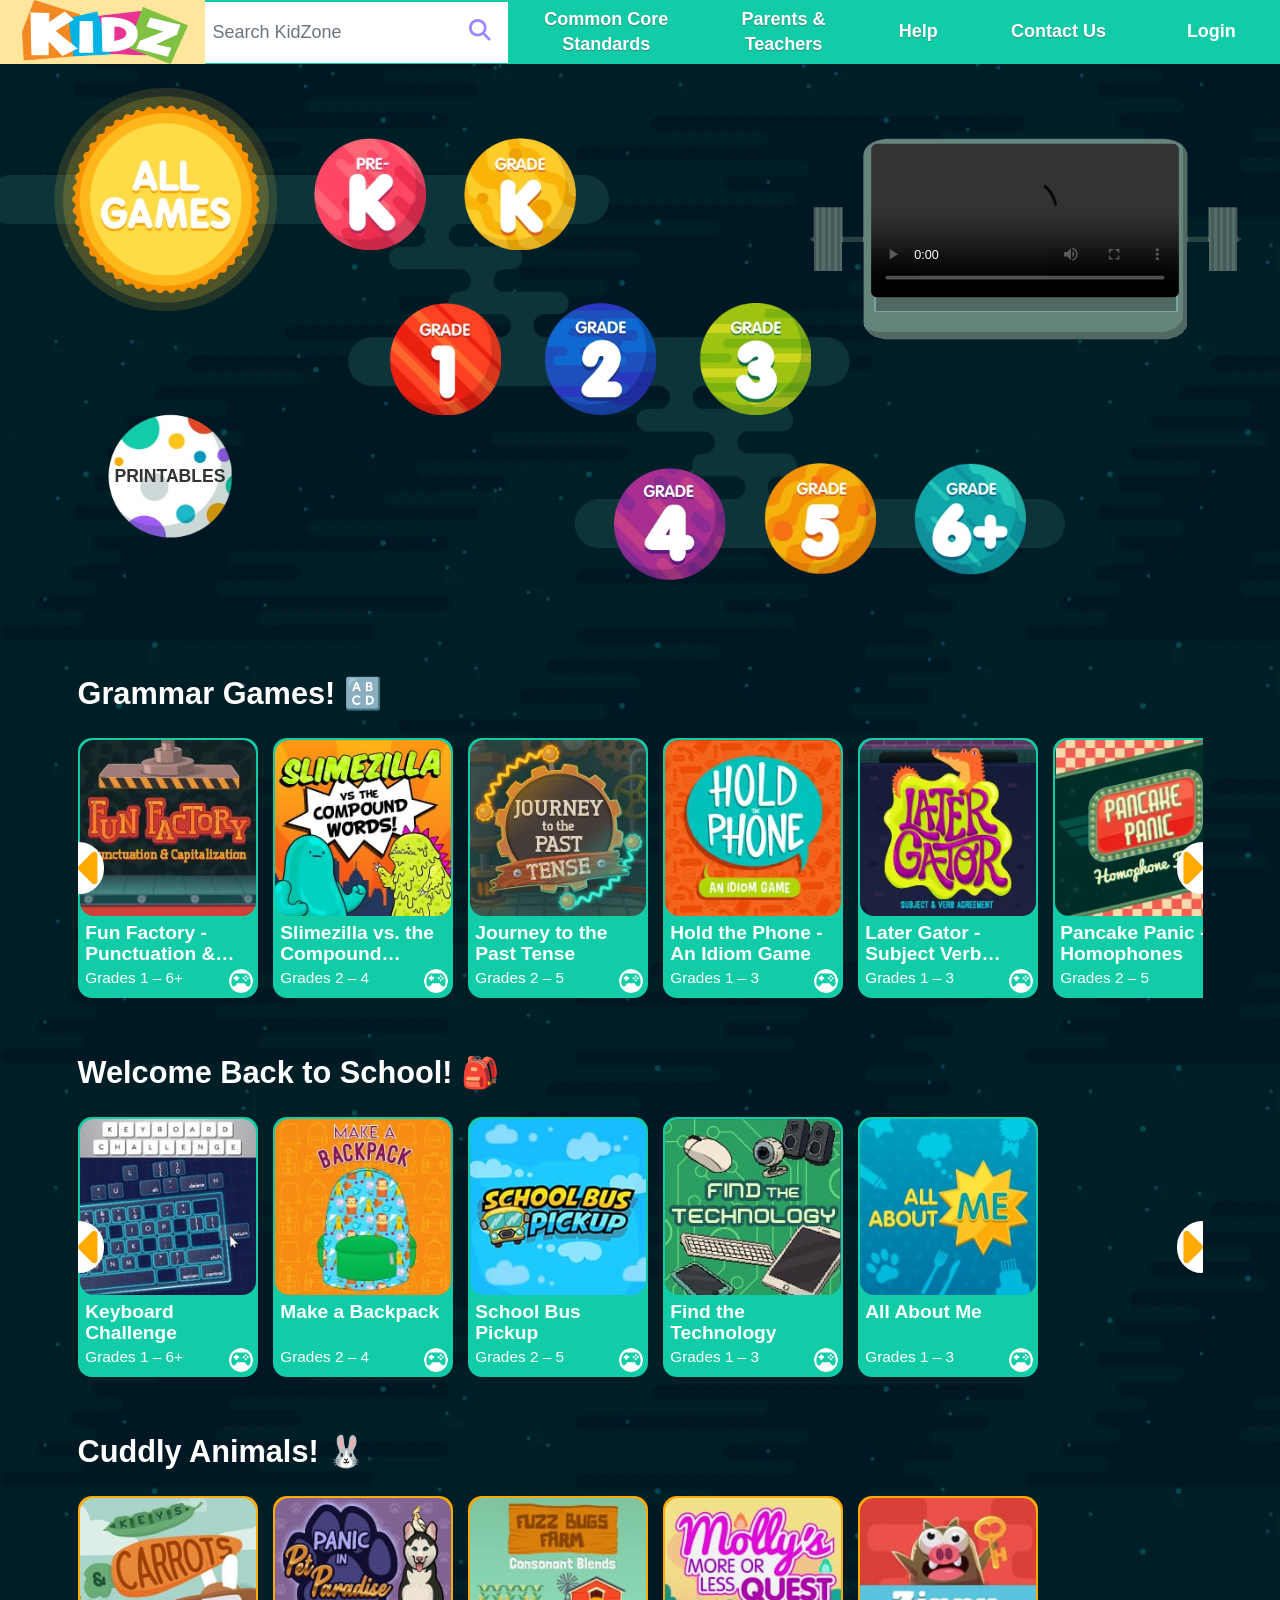
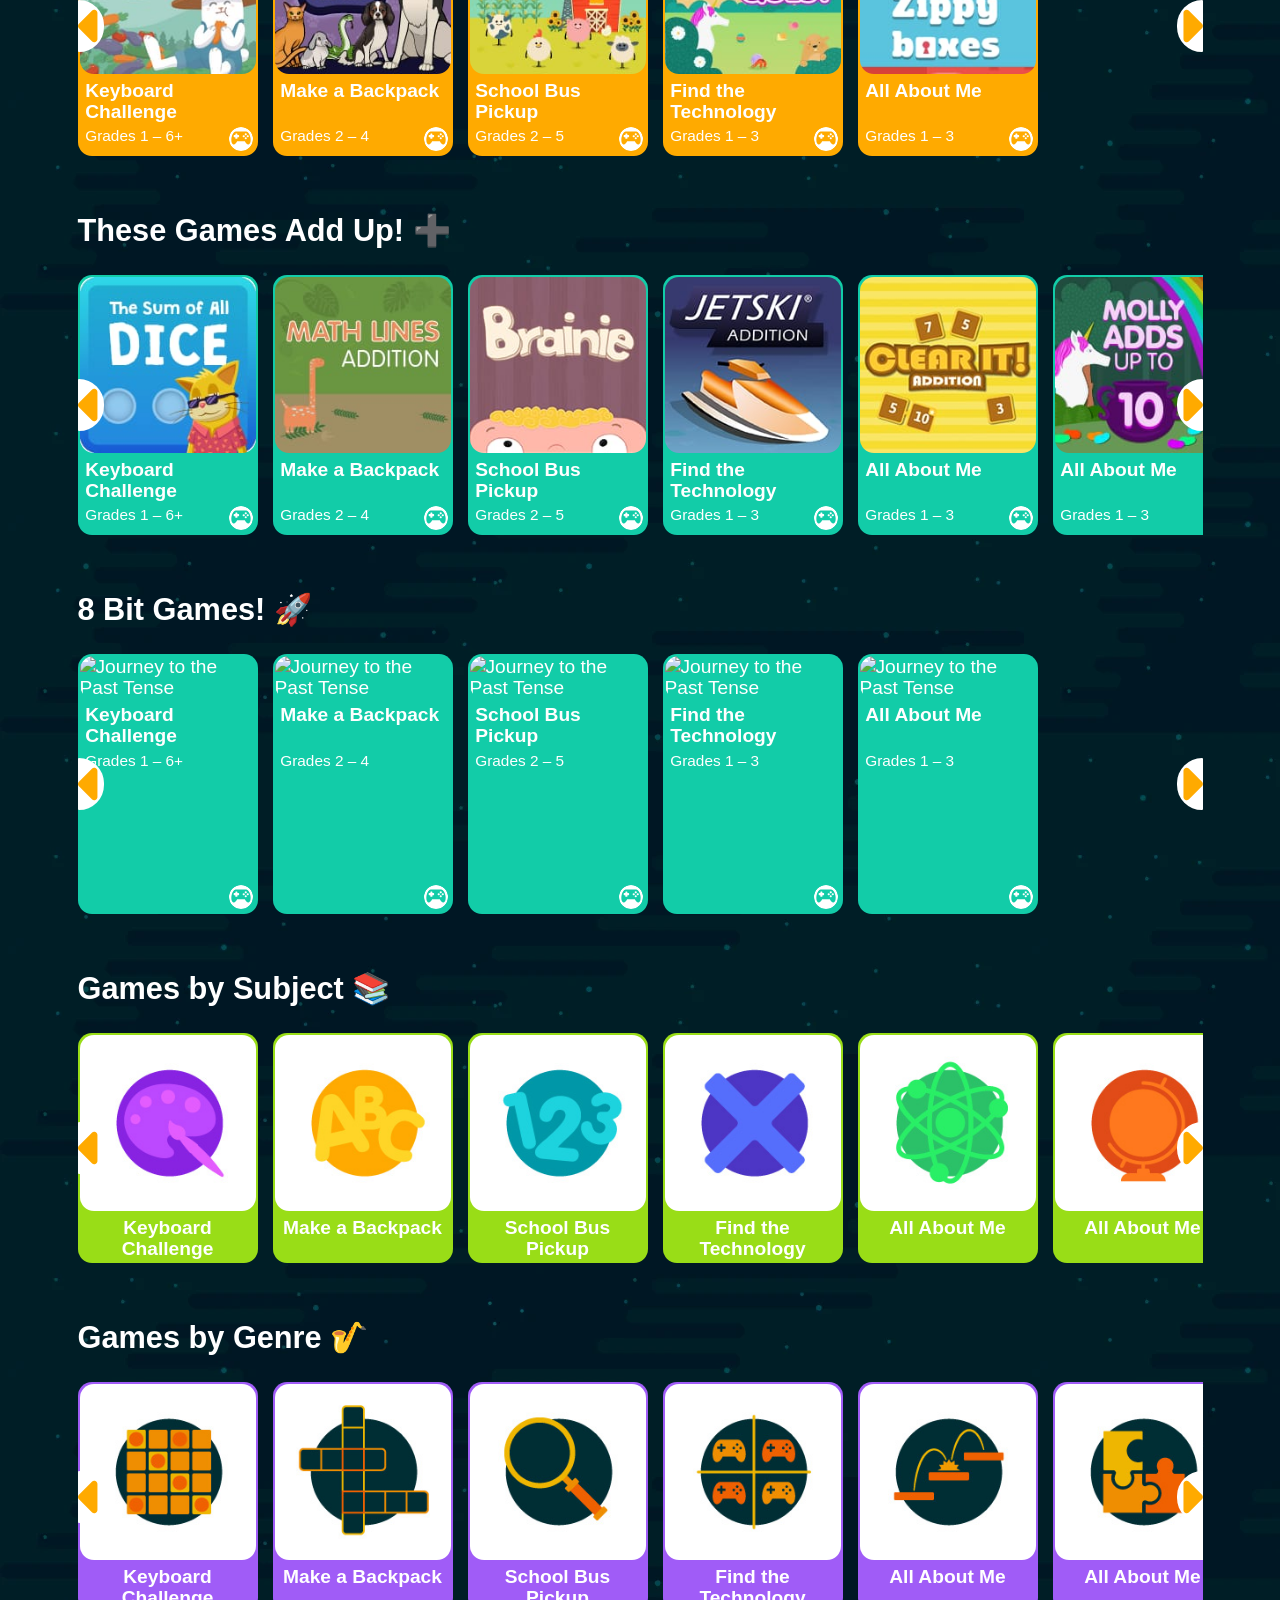
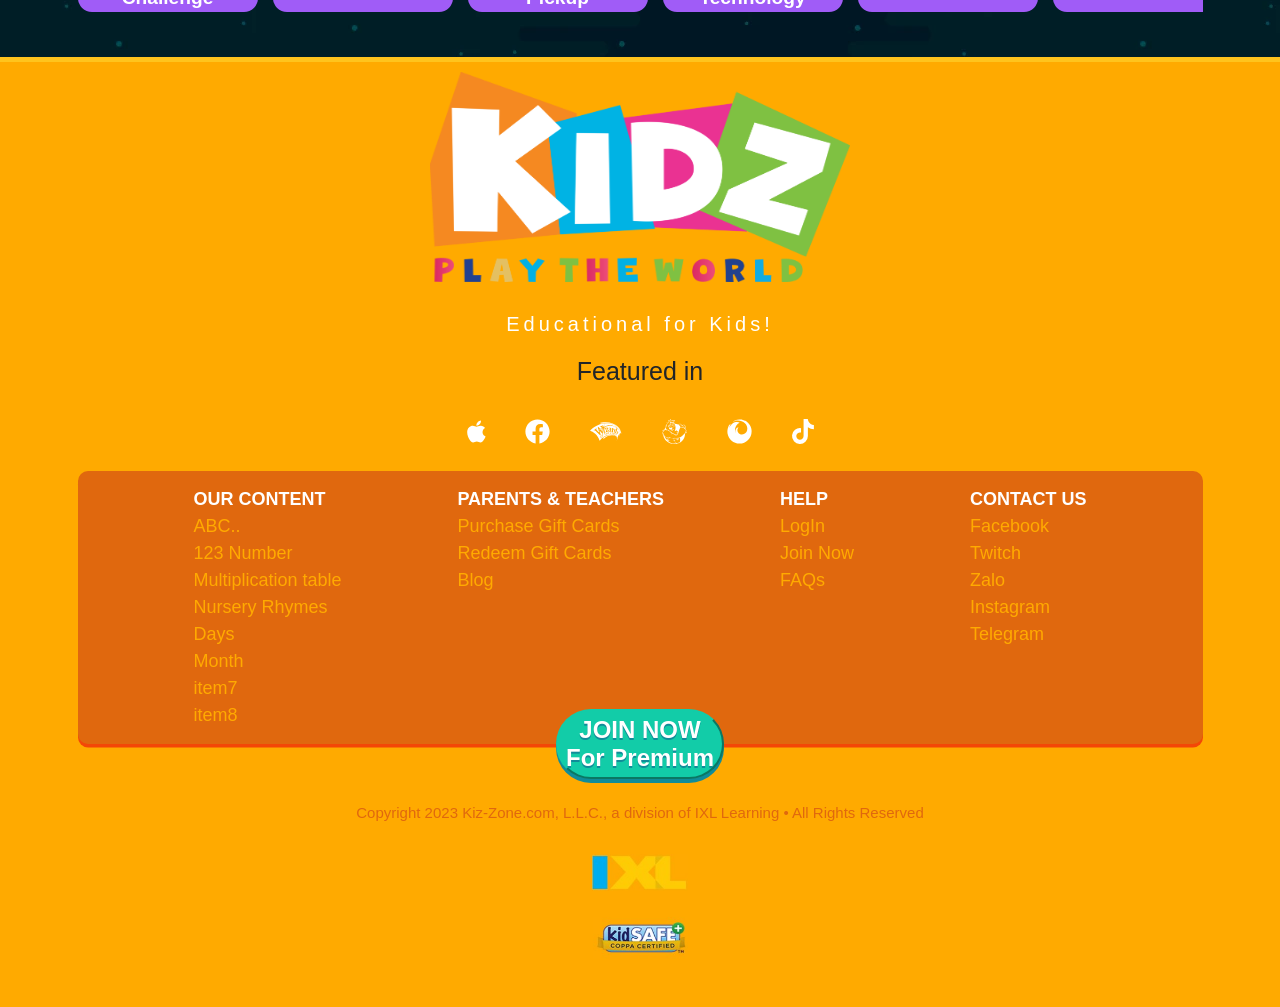
==== commit 9dd8c2eb: "v1.5.1" ====
--- a/index.html
+++ b/index.html
@@ -153,6 +153,7 @@
                 <i class="fa-solid fa-magnifying-glass pe-3"></i>
               </button>
             </form>
+
 
             <ul
               class="pageContainer text-center d-none d-md-flex flex-row justify-content-around flex-grow-1 m-0 p-0 align-items-center"
--- a/css/style.css
+++ b/css/style.css
@@ -487,7 +487,7 @@
   height: auto;
 }
 #Contact .logo {
-  background-image: url(../images/HomePage/logo02.png);
+  background-image: url(../images/HomePage/Logo02.png);
   height: 100px;
   background-size: contain;
   background-repeat: no-repeat;
@@ -835,6 +835,9 @@
 #commonCore {
   background-color: #ffffff;
   background-image: none;
+}
+#commonCore .accordion-item button {
+  font-size: 1.5rem;
 }
 #commonCore h1 {
   display: block;
@@ -1830,7 +1833,7 @@
     box-sizing: border-box;
     width: 185px;
     height: 70px;
-    background-image: url(../images/HomePage/logo02.png);
+    background-image: url(../images/HomePage/Logo02.png);
     background-position: 56% 50%;
     background-size: 90% 98%;
     background-repeat: no-repeat;
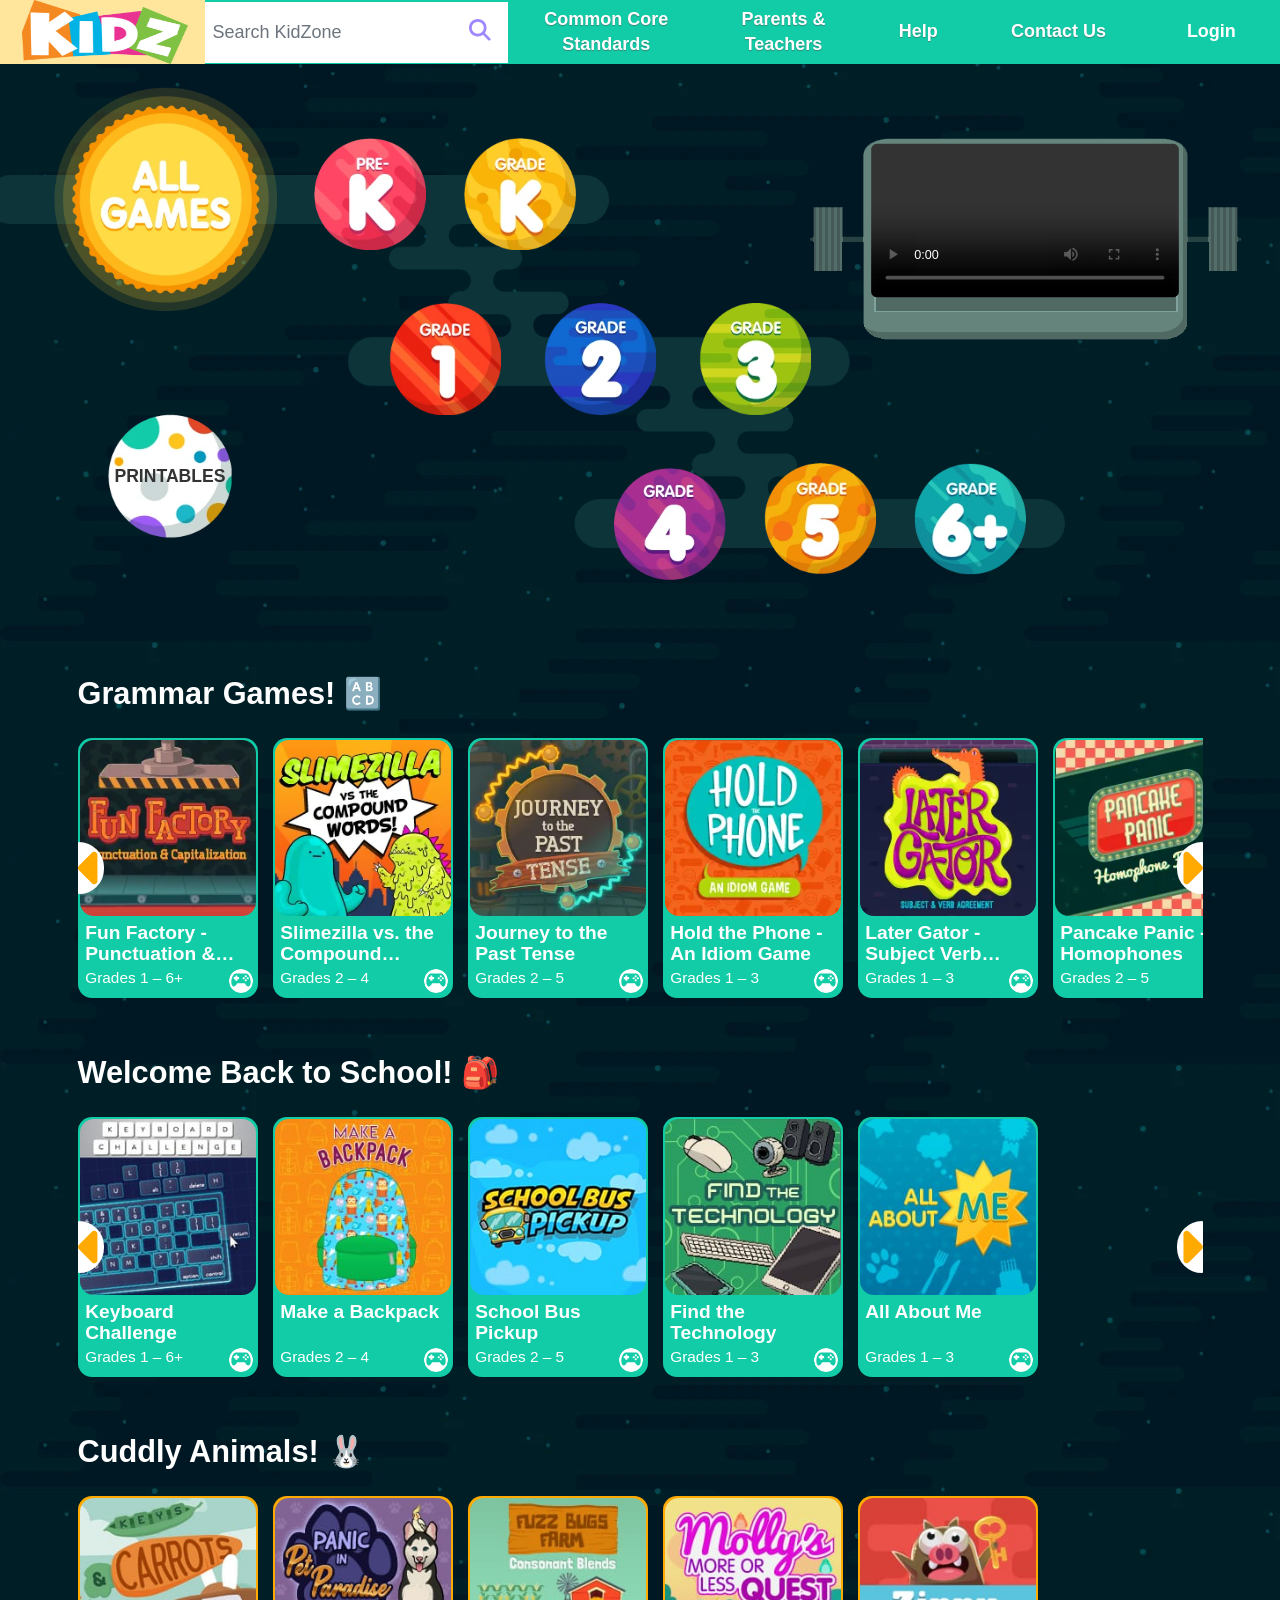
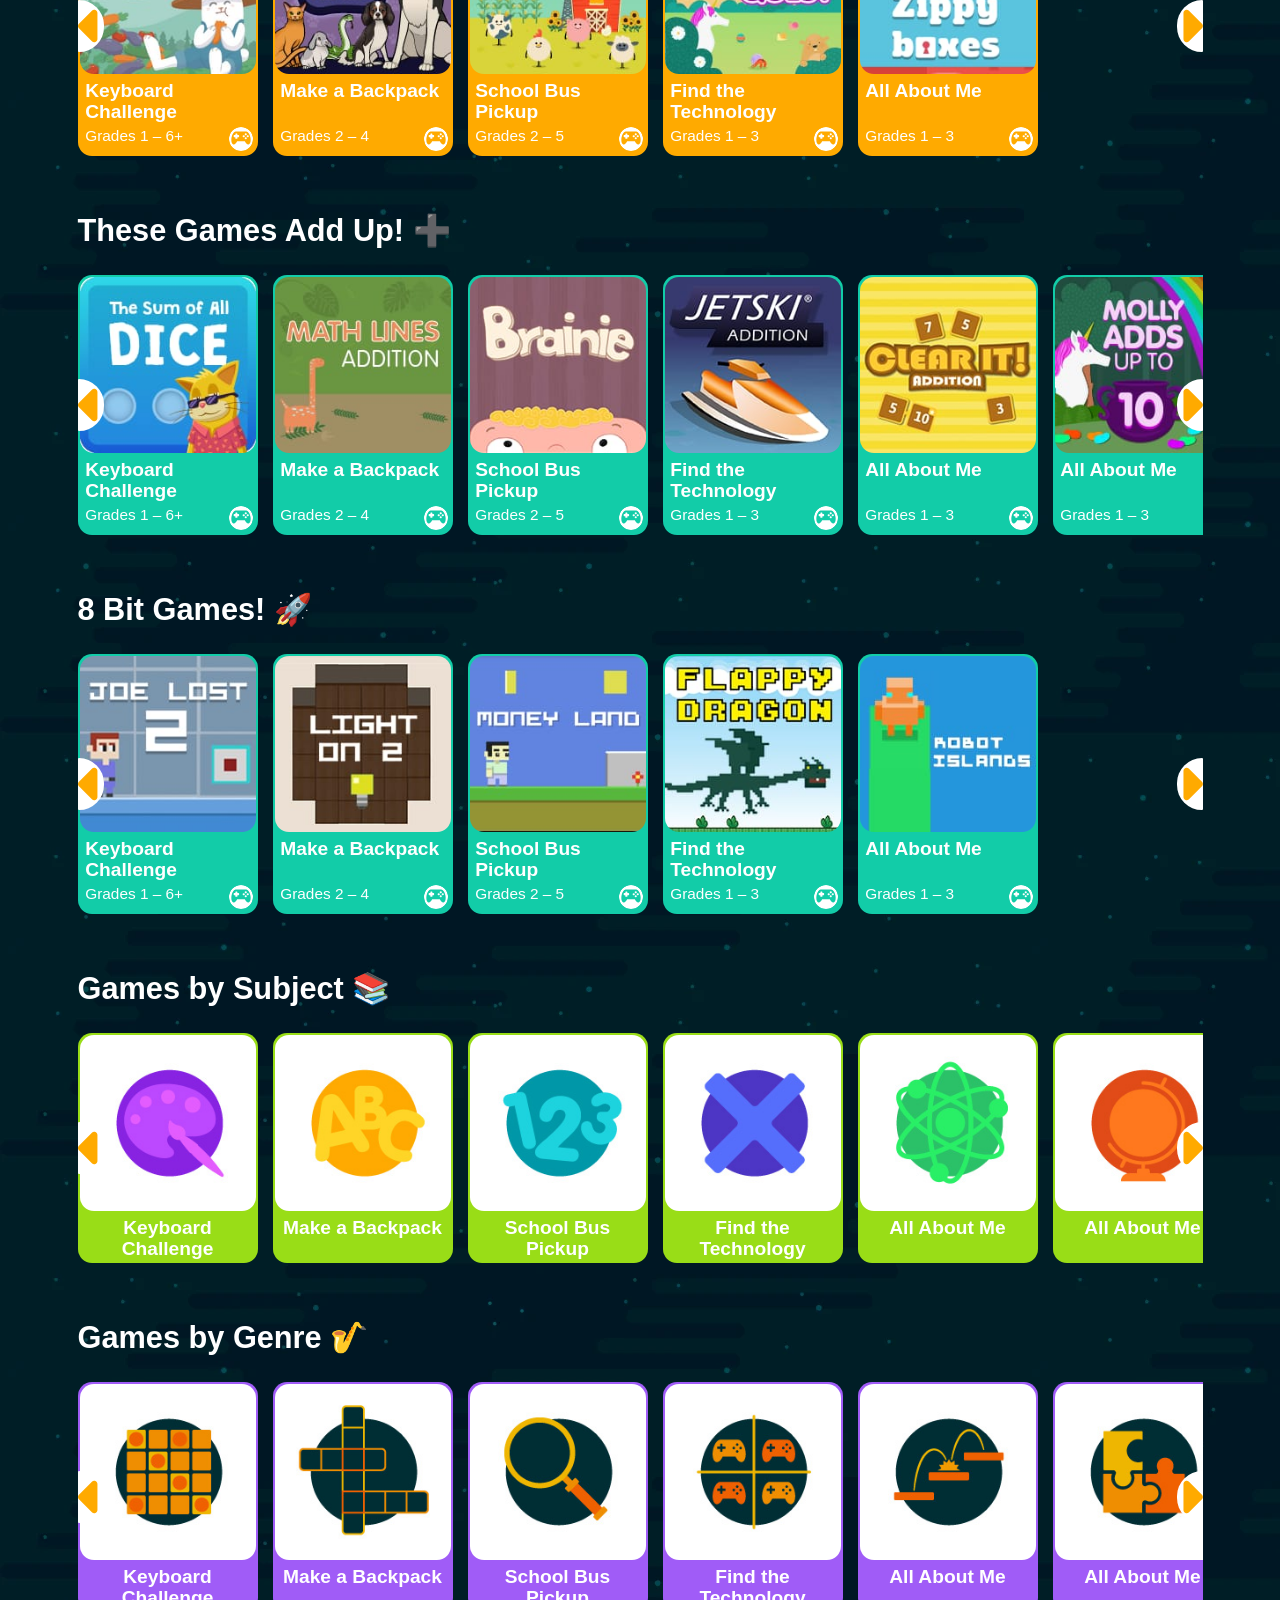
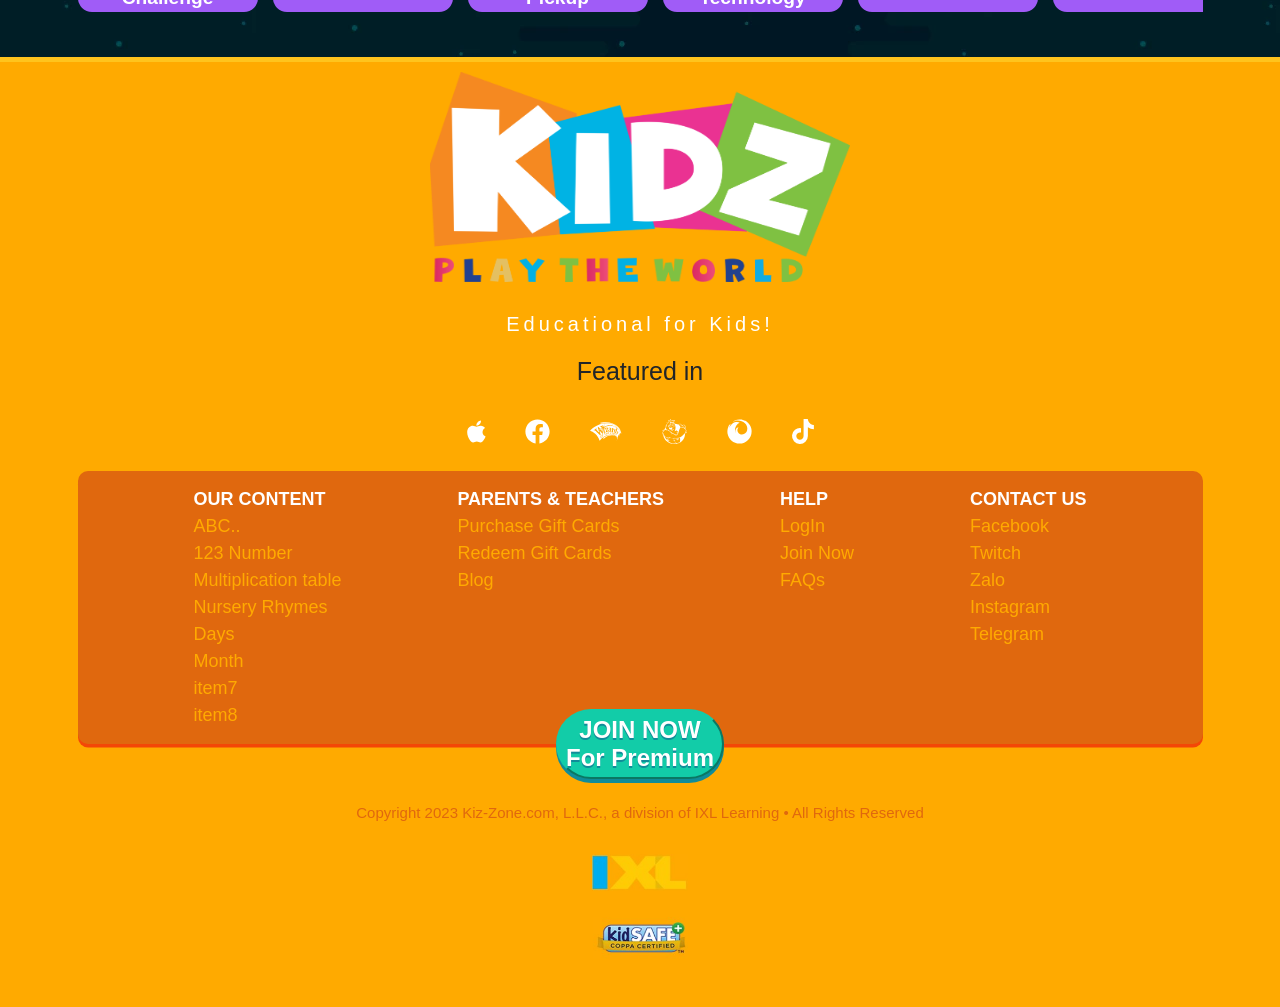
==== commit dabbd375: "v1.5.1" ====
--- a/index.html
+++ b/index.html
@@ -283,7 +283,8 @@
               alt=""
             />
           </div>
-          <a href="#top" id="back-to-top"
+          <a  id="back-to-top"
+          ng-click="toTop()"
             ><i class="fa-solid fa-angle-up"></i
           ></a>
         </div>
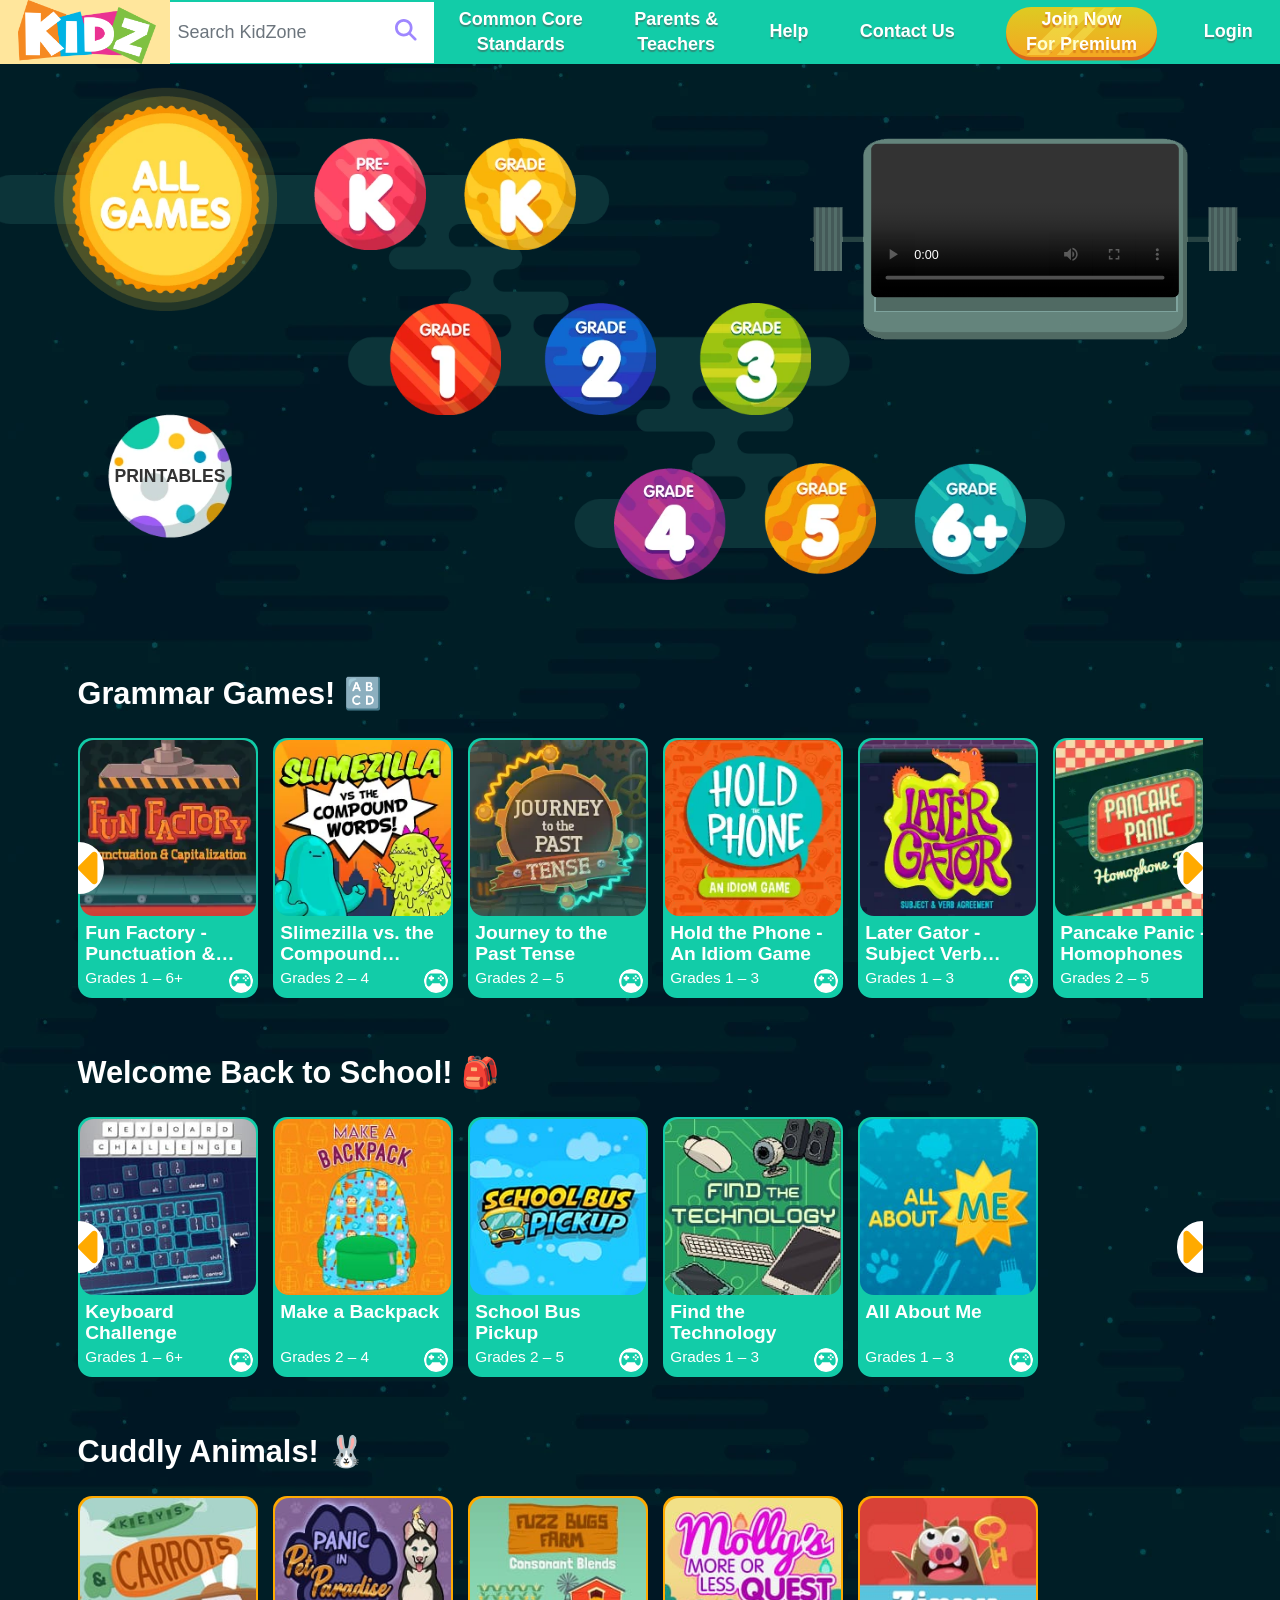
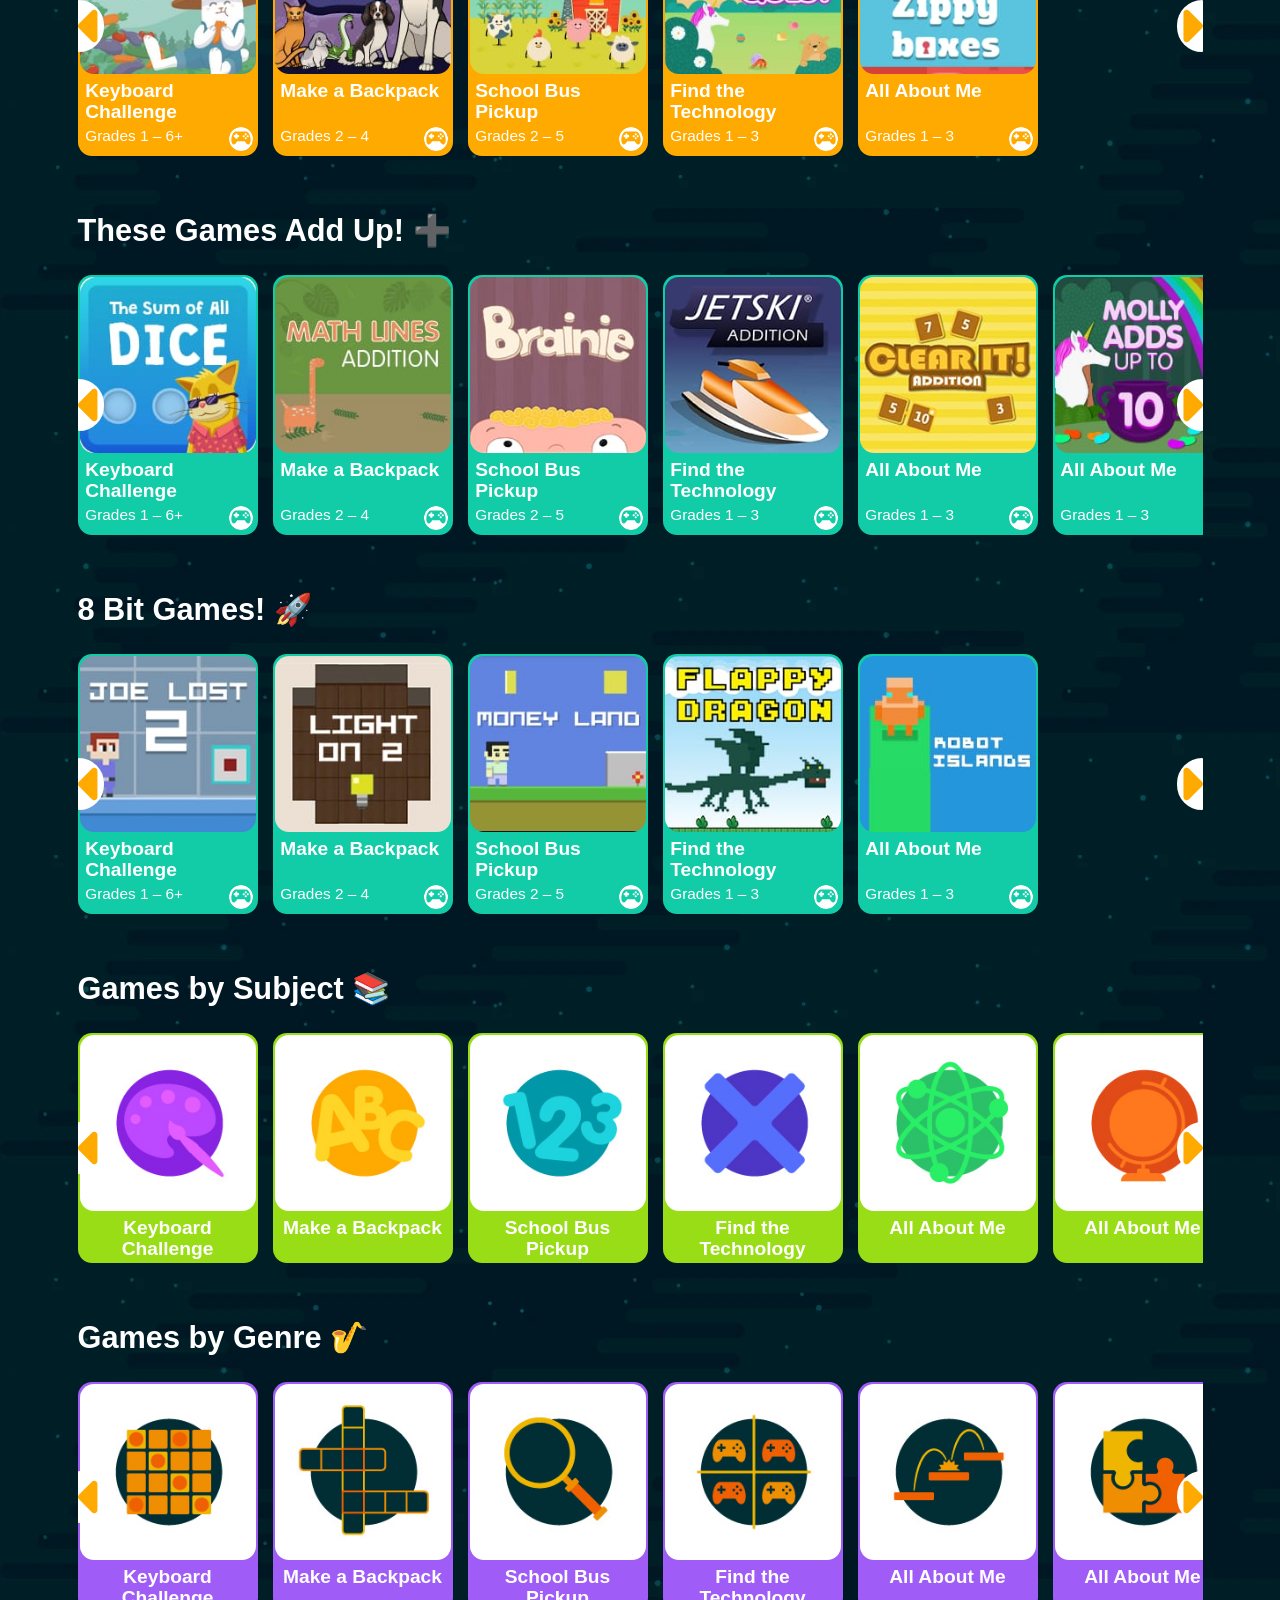
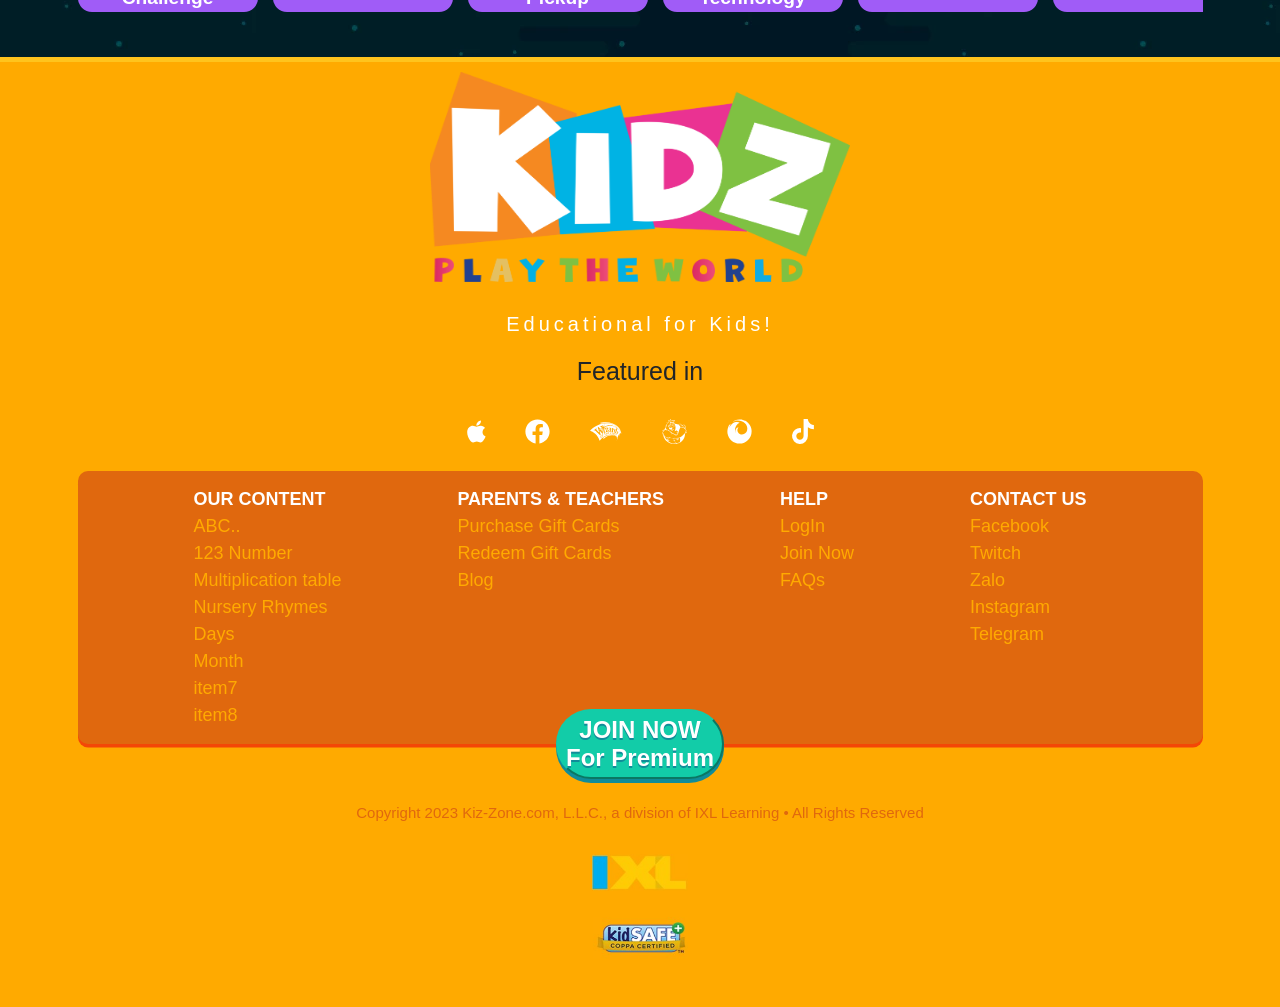
==== commit e23e8d30: "v.1.5.2" ====
--- a/index.html
+++ b/index.html
@@ -22,10 +22,7 @@
     <script src="./js/angular-animate.js"></script>
     <script src="./common-core/common-core-standard.module.js"></script>
     <script src="./common-core/common-core-standard.component.js"></script>
-    <script src="./common-core/common-core-game.module.js"></script>
-    <script src="./common-core/common-core-game.component.js"></script>
-    <script src="./common-core/common-core-printable.module.js"></script>
-    <script src="./common-core/common-core-printable.component.js"></script>
+
     <script src="./home/home.module.js"></script>
     <script src="./home/home.component.js"></script>
     <script src="./contact-us/contact-us.module.js"></script>
@@ -40,6 +37,10 @@
     <script src="./abcs-tab/abcs-tab.component.js"></script>
     <script src="./game-detail/game-detail.module.js"></script>
     <script src="./game-detail/game-detail.component.js"></script>
+    <script src="./subscribe-join/subscribe-join.module.js"></script>
+    <script src="./subscribe-join/subscribe-join.component.js"></script>
+    <script src="./premium-tab/premium-tab-tab.module.js"></script>
+    <script src="./premium-tab/premium-tab.component.js"></script>
 
     <script src="./kidZone.module.js"></script>
     <script src="./kidZone.config.js"></script>
@@ -90,6 +91,21 @@
                 <li>
                   <a class="dropdown-item" href="#!/contacUs">Contact Us</a>
                 </li>
+                <li>
+                  <a
+                    class="dropdown-item"
+
+                    >Join Now For Premium</a
+                  >
+                </li>
+                <li style="background-color: #089478">
+                  <a
+                    class="dropdown-item premiumDrop"
+                    href="#!/premiumTab"
+
+                    >Premium Games</a
+                  >
+                </li>
               </ul>
             </div>
             <div class="searchBoxSmall p-0">
@@ -107,6 +123,12 @@
               </p>
               <div
                 class="collapse position-absolute top-100 end-0 w-100"
+                style="
+                  z-index: 1;
+                  border: 1px solid grey;
+                  border-top: 0px solid transparent;
+                  box-shadow: 0px 2px 2px grey;
+                "
                 id="collapseSearch"
               >
                 <form class="d-flex align-items-center" role="search">
@@ -120,7 +142,6 @@
                   <button
                     class="btn btn-outline-success border border-0 bigSearchBtn"
                     type="submit"
-                   
                   >
                     <i class="fa-solid fa-magnifying-glass pe-5"></i>
                   </button>
@@ -129,11 +150,20 @@
             </div>
             <button
               type="button"
-              class="loginBtn btn"
+              class="loginBtn btn mainLoginBtn" 
               data-bs-toggle="modal"
               data-bs-target="#loginModal"
+
             >
               Login
+            </button>
+            <button
+              type="button"
+              class="loginBtn btn logout "
+
+
+            >
+            Logout
             </button>
           </nav>
           <nav
@@ -149,17 +179,19 @@
                 placeholder="Search KidZone"
                 aria-label="Search"
               />
-              <button class="btn btn-outline-success bigSearchBtn" type="submit">
+              <button
+                class="btn btn-outline-success bigSearchBtn"
+                type="submit"
+              >
                 <i class="fa-solid fa-magnifying-glass pe-3"></i>
               </button>
             </form>
 
-
             <ul
               class="pageContainer text-center d-none d-md-flex flex-row justify-content-around flex-grow-1 m-0 p-0 align-items-center"
             >
               <li class="">
-                <a class="nav-link" href="#!/commonCoreStandard"
+                <a class="nav-link ms-2" href="#!/commonCoreStandard"
                   >Common Core<br />Standards</a
                 >
               </li>
@@ -176,13 +208,55 @@
                 <a class="nav-link" href="#!/contacUs">Contact Us</a>
               </li>
               <li class="">
+                <a
+                  class="hnf-premium nav-link"
+                  href="#!/subscribeJoin"
+
+                >
+                  <div class="shimmer-img-container">
+                    <div class="shimmer-img">
+                      <img
+                        src="images/shimmer-5e15b440b40d69d80b03.png"
+                        alt="Shimmer animation"
+                      />
+                    </div>
+                  </div>
+                  Join Now <br />
+                  For Premium</a
+                >
+                <a
+                  class="hnf-premium nav-link premiumTab " 
+                  href="#!/premiumTab"
+
+                >
+                  <div class="shimmer-img-container">
+                    <div class="shimmer-img">
+                      <img
+                        src="images/shimmer-5e15b440b40d69d80b03.png"
+                        alt="Shimmer animation"
+                      />
+                    </div>
+                  </div>
+                  Premium <br />
+                  Games</a
+                >
+              </li>
+              <li class="">
                 <button
                   type="button"
-                  class="loginBtn btn"
+                  class="loginBtn btn mainLoginBtn"
                   data-bs-toggle="modal"
                   data-bs-target="#loginModal"
+
                 >
                   Login
+                </button>
+                <button
+                  type="button"
+                  class="loginBtn btn logout"
+
+                >
+                  Logout
                 </button>
               </li>
             </ul>
@@ -262,7 +336,7 @@
             type="button"
             class="button-flat-color cyan round dimensional text"
           >
-            JOIN&nbsp;NOW<br />For&nbsp;Premium
+            <a href="#!/subscribeJoin"> JOIN&nbsp;NOW<br />For&nbsp;Premium </a>
           </button>
           <h4 class="fw-lighter">
             Copyright 2023 Kiz-Zone.com, L.L.C., a division of IXL Learning •
@@ -283,8 +357,7 @@
               alt=""
             />
           </div>
-          <a  id="back-to-top"
-          ng-click="toTop()"
+          <a id="back-to-top" ng-click="toTop()"
             ><i class="fa-solid fa-angle-up"></i
           ></a>
         </div>
@@ -318,14 +391,19 @@
           </div>
           <div class="modal-body text-center">
             <h3 class="bodyHead">This login is for all subscribers</h3>
-            <form action="" class="fs-2 p-2 formForContact row" novalidate>
+            <form
+              action=""
+              class="fs-2 p-2 formForContact row"
+              novalidate
+              id="loginForm"
+            >
               <div class="col-12">
                 <input
                   class="form-control fs-2 my-3"
                   type="email"
                   name="email"
                   id="email"
-                  value=""
+                  ng-model="email"
                   placeholder="Email Address / Access Name"
                 />
                 <!-- <div class="emailHelper helper">
@@ -341,7 +419,7 @@
                   type="password"
                   name="password"
                   id="password"
-                  value=""
+                  ng-model="password"
                   placeholder="Password / Access Code"
                 />
                 <!-- <div class="emailHelper helper">
@@ -352,8 +430,9 @@
                 </div>
               </div>
               <button
-                type="button"
+                type="submit"
                 class="btn btn-secondary loginModalBtn text-nowrap fs-4"
+                data-bs-dismiss="modal"
               >
                 LOG IN
               </button>
@@ -381,8 +460,17 @@
             class="modal-footer d-block text-center border-0 pb-4 loginFooter"
           >
             <h3 class="footHead fw-bold mb-3">Not a subscriber?</h3>
-            <button type="button" class="btn btn-secondary joinBtn fs-3">
-              JOIN NOW
+            <button
+              type="button"
+              class="btn btn-secondary joinBtn fs-3"
+              data-bs-dismiss="modal"
+            >
+              <a
+                href="#!/subscribeJoin"
+                class="join d-block"
+                style="text-decoration: none; color: unset"
+                >JOIN NOW</a
+              >
             </button>
           </div>
         </div>
--- a/css/style.css
+++ b/css/style.css
@@ -45,6 +45,94 @@
   overflow-x: clip;
   font-size: 1.4rem;
 }
+header .nav-link {
+  white-space: nowrap;
+  padding-right: 12px;
+}
+header .logout {
+  display: none;
+}
+header .hnf-premium {
+  position: relative;
+  display: block;
+  background-image: linear-gradient(#ddcb22, #f4a721);
+  background-color: #ffcb5c;
+  border-radius: 2em;
+  box-shadow: 0 0.2em 0 0 #d8681d;
+  padding: 0px 20px;
+  text-shadow: 0 0.33rem 0.1rem #db831b !important;
+  overflow: hidden;
+}
+header .premiumTab, header .premiumDrop {
+  display: none;
+}
+header .shimmer-img-container,
+header .flare-img {
+  position: absolute;
+  animation: flareRotation 5s linear infinite;
+}
+header .shimmer-img-container {
+  animation: shimmer 3s linear infinite alternate;
+}
+header .flare-img.bottom-right {
+  left: 80%;
+  top: 50%;
+}
+header .flare-img.bottom-right img {
+  animation: flareOpaBottom 5s linear infinite;
+  opacity: 0;
+}
+header .flare-img.upper-left {
+  left: 0.5em;
+  top: 0.1em;
+}
+header .flare-img.upper-left img {
+  animation: flareOpaTop 5s linear infinite;
+  opacity: 0;
+}
+@keyframes shimmer {
+  0% {
+    opacity: 1;
+    transform: translateX(200%);
+  }
+  50% {
+    opacity: 1;
+  }
+  100% {
+    opacity: 1;
+    transform: translateX(-200%);
+  }
+}
+@keyframes flareRotation {
+  50% {
+    transform: rotate(0deg);
+  }
+  80% {
+    transform: rotate(1turn);
+  }
+}
+@keyframes flareOpaTop {
+  20% {
+    opacity: 0;
+  }
+  35% {
+    opacity: 1;
+  }
+  50% {
+    opacity: 0;
+  }
+}
+@keyframes flareOpaBottom {
+  50% {
+    opacity: 0;
+  }
+  65% {
+    opacity: 1;
+  }
+  80% {
+    opacity: 0;
+  }
+}
 header .bigSearchBtn:active {
   background-color: #fff !important;
 }
@@ -61,7 +149,7 @@
 header .navbar a,
 header .navbar button {
   color: #fff !important;
-  text-shadow: 0 0.1rem 0.1rem rgba(77, 77, 77, 0.5);
+  text-shadow: 0 0.2rem 0.1rem rgba(77, 77, 77, 0.5);
   font-size: 1em;
   font-weight: 600;
   line-height: 1.4;
@@ -135,7 +223,7 @@
   text-align: center;
 }
 header .navbar .navSmall div.dropdown .show.dropdown-menu {
-  height: 136px !important;
+  height: 170px !important;
 }
 header .navbar .navSmall div.dropdown a::after {
   display: none;
@@ -192,9 +280,10 @@
 header .navbar .navBig input.loginBtn,
 header .navbar .navBig button.loginBtn {
   background: unset;
+  text-shadow: 0 0.2rem 0.1rem rgba(77, 77, 77, 0.5);
 }
 header .navbar .navBig input {
-  width: 20vw;
+  width: 17vw;
 }
 header .navbar .navBig svg {
   color: #9f87ff;
@@ -478,6 +567,9 @@
   color: #0c87ee;
 }
 #Contact #map,
+#Contact .form-check-label {
+  font-size: 0.9em;
+}
 #Contact .Address {
   height: 230px;
   font-size: 1.1em;
@@ -519,7 +611,7 @@
 }
 #Contact .helper {
   color: #c1c1c1;
-  font-size: 0.85em;
+  font-size: 0.75em;
 }
 #Contact .circle:checked {
   background-color: #01b2e4;
@@ -891,6 +983,13 @@
   text-align: center;
   /* padding: 2rem 1rem; */
 }
+#commonCore .menu-select [type=button] {
+  background-color: rgba(143, 201, 0, 0.7411764706) !important;
+  transition: background-color 0.2s ease-in-out;
+}
+#commonCore .menu-select .active {
+  background-color: #8fc900 !important;
+}
 #commonCore .pt-standards:hover {
   color: #fff;
 }
@@ -1195,12 +1294,10 @@
   outline: none;
 }
 #parentTeacher .partea_wrapper {
-  max-width: 100%;
-  min-width: 100%;
+  margin-top: 30;
   overflow: auto;
   position: relative;
   width: 100%;
-  padding: 2rem 1rem;
   background-color: #fff;
 }
 #parentTeacher .partea_wrapper_con {
@@ -1212,7 +1309,7 @@
 #parentTeacher .partea_wrapper_con h1 {
   --scrollbar-width: 21px;
   color: #91b3b7;
-  font-weight: 300;
+  font-weight: 100;
   line-height: 1em;
   margin: 0 0 2rem;
   text-align: center;
@@ -1225,6 +1322,84 @@
   overflow: hidden;
   flex-flow: row;
   flex-wrap: wrap;
+}
+#parentTeacher .partea_button_choice button:active {
+  box-shadow: 0 5px #666;
+  transform: translateY(4px);
+}
+#parentTeacher #sheep1 {
+  background-color: #8e4aba;
+  border-color: #8e4aba;
+}
+#parentTeacher #sheep1:hover {
+  background-color: #fff;
+  color: #8e4aba;
+  transition: 0.2s;
+}
+#parentTeacher #sheep2 {
+  background-color: #545da3;
+  border-color: #545da3;
+}
+#parentTeacher #sheep2:hover {
+  background-color: #fff;
+  color: #545da3;
+  transition: 0.2s;
+}
+#parentTeacher #sheep3 {
+  background-color: #3581a3;
+  border-color: #3581a3;
+}
+#parentTeacher #sheep3:hover {
+  background-color: #fff;
+  color: #3581a3;
+  transition: 0.2s;
+}
+#parentTeacher #sheep4 {
+  background-color: #00a39b;
+  border-color: #00a39b;
+}
+#parentTeacher #sheep4:hover {
+  background-color: #fff;
+  color: #00a39b;
+  transition: 0.2s;
+}
+#parentTeacher #sheep5 {
+  background-color: #8fc900;
+  border-color: #8fc900;
+}
+#parentTeacher #sheep5:hover {
+  background-color: #fff;
+  color: #8fc900;
+  transition: 0.2s;
+}
+#parentTeacher #sheep6 {
+  background-color: #f78c19;
+}
+#parentTeacher #sheep6:hover {
+  background-color: #fff;
+  color: #f78c19;
+  transition: 0.2s;
+}
+#parentTeacher #sheep7 {
+  background-color: #e24829;
+}
+#parentTeacher #sheep7:hover {
+  background-color: #fff;
+  color: #e24829;
+  transition: 0.2s;
+}
+#parentTeacher #sheep8 {
+  background-color: #ff4664;
+}
+#parentTeacher #sheep8:hover {
+  background-color: #fff;
+  color: #ff4664;
+  transition: 0.2s;
+}
+#parentTeacher .blog_mini_textread:hover {
+  background-color: #fff;
+  color: #ff4664;
+  transition: 0.2s;
 }
 #parentTeacher .partea_buttonx5 {
   --scrollbar-width: 21px;
@@ -1248,12 +1423,12 @@
   vertical-align: top;
   width: 12.875rem;
   font-size: 1.3125rem;
-  min-height: 3.6rem;
+  min-height: 5rem;
   -webkit-appearance: none;
      -moz-appearance: none;
           appearance: none;
   text-transform: uppercase;
-  margin: 0 0.5rem 0.5rem 0;
+  margin: 0 0.5rem 0.9rem 0;
   border-color: #000000;
 }
 #parentTeacher .button_choicee {
@@ -1284,7 +1459,7 @@
   vertical-align: top;
   width: 12.875rem;
   font-size: 1.3125rem;
-  min-height: 3.6rem;
+  min-height: 5rem;
   -webkit-appearance: none;
      -moz-appearance: none;
           appearance: none;
@@ -1297,35 +1472,30 @@
   overflow: auto;
   position: relative;
   width: 100%;
-  padding: 2rem 1rem;
   background-color: #f4f4f4 !important;
   padding-bottom: 0;
   padding-right: 0;
-  padding-left: 1.5rem;
 }
 #parentTeacher .partea_wrapper_blog h2 {
-  --scrollbar-width: 21px;
   color: #38352f;
   font-weight: 700;
   line-height: 1em;
   margin: 0 0 1em;
-  padding: 0;
-  text-align: center;
-  font-size: 1.75rem;
-  padding-right: 1.5rem;
+  margin-top: 1em;
+  text-align: center;
+  font-size: 2.25rem;
 }
 #parentTeacher .partea_wrapper_blog1 {
   flex: 0 0 auto;
   text-align: center;
   width: 100%;
   padding-bottom: 1.5rem;
-  padding-right: 1.5rem;
 }
 #parentTeacher .partea_wrapper_blog2 {
   margin: 0 auto;
   position: relative;
   width: 100%;
-  max-width: 48.75rem;
+  max-width: 67.75rem;
   padding: 0;
   display: flex;
   flex-wrap: wrap;
@@ -1355,13 +1525,21 @@
   border-radius: 2em;
   background-color: #00a39b;
   border-color: #00a39b;
-  font-size: 1rem;
   height: auto;
   min-height: 0;
   padding: 0.4rem 1rem;
   vertical-align: baseline;
   width: auto;
   min-width: 11rem;
+}
+#parentTeacher .partea_wrapper_blog1 button:active {
+  box-shadow: 0 5px #666;
+  transform: translateY(4px);
+}
+#parentTeacher .partea_wrapper_blog1 button:hover {
+  background-color: #fff;
+  color: #00a39b;
+  transition: 0.2s;
 }
 #parentTeacher .partea_wrapper_blog1 svg {
   text-transform: none;
@@ -1388,7 +1566,7 @@
   font-size: 0.875rem;
   text-decoration: none;
   margin: 0 1.5rem 1.5rem 0;
-  height: 20.75rem;
+  height: 24.45rem;
   width: calc(33% - 1.5rem);
 }
 #parentTeacher .blog_mini_img {
@@ -1433,7 +1611,7 @@
   max-height: 3.375em;
 }
 #parentTeacher .blog_mini_textreview {
-  font-size: 0.875rem;
+  font-size: 1.175rem;
   flex: 1 1 auto;
   margin-bottom: 0.5em;
   overflow-x: hidden;
@@ -1441,7 +1619,7 @@
   display: block;
 }
 #parentTeacher .blog_mini_textread {
-  font-size: 0.875rem;
+  font-size: 1.175rem;
   color: #00a39b;
   display: block;
   flex: 0 0 auto;
@@ -1643,6 +1821,1027 @@
 }
 #abcs-tab .EmbedLayout .App__Main {
   background-color: transparent !important;
+}
+
+#subSection {
+  /*p&t_membership    subscribe*/
+}
+#subSection .subscribe {
+  -webkit-text-size-adjust: 100%;
+  font-size: 18.5px;
+  --scrollbar-width: 21px;
+  color: #000;
+  font-family: montserrat, montserrat_fallback, sans-serif;
+  text-rendering: optimizeLegibility !important;
+  box-sizing: border-box;
+  -webkit-tap-highlight-color: rgba(0, 0, 0, 0);
+  outline: none;
+  position: relative;
+}
+#subSection .subscribe_top {
+  outline: none;
+  box-sizing: border-box;
+  max-width: 100%;
+  min-width: 100%;
+  overflow: auto;
+  position: relative;
+  width: 100%;
+  padding: 2rem 1rem;
+  background-color: #fff;
+}
+#subSection .subscribe_top h1 {
+  box-sizing: border-box;
+  outline: none;
+  color: #91b3b7;
+  font-weight: 300;
+  line-height: 1em;
+  margin: 0 0 2rem;
+  text-align: center;
+  font-size: 4rem;
+}
+#subSection .subscribe_top h2 {
+  box-sizing: border-box;
+  outline: none;
+  color: #38352f;
+  font-weight: 700;
+  line-height: 1em;
+  margin: 0 0 1em;
+  padding: 0;
+  text-align: center;
+  font-size: 1.75rem;
+}
+#subSection .subscribe_top_pick_button {
+  color: #000;
+  box-sizing: border-box;
+  outline: none;
+  text-align: center;
+  margin-bottom: -1rem;
+}
+#subSection .subscribe_top_pick_button a {
+  text-align: center;
+  border: none;
+  box-sizing: border-box;
+  cursor: pointer;
+  outline: none;
+  align-items: center;
+  display: inline-flex;
+  justify-content: center;
+  text-decoration: none;
+  border-style: solid;
+  border-width: 1px;
+  color: #fff;
+  font-weight: 300;
+  padding: 0.4rem 0.625rem;
+  position: relative;
+  width: 12.875rem;
+  font-size: 1.3125rem;
+  min-height: 3.6rem;
+  -webkit-appearance: none;
+     -moz-appearance: none;
+          appearance: none;
+  margin: 0 1rem 0 0;
+  vertical-align: middle;
+  border-radius: 2em;
+}
+#subSection .subscribe_mid {
+  outline: none;
+  box-sizing: border-box;
+  max-width: 100%;
+  min-width: 100%;
+  overflow: auto;
+  position: relative;
+  width: 100%;
+  text-align: center;
+  color: #fff;
+  padding: 1rem;
+  background-color: #3581a3;
+}
+#subSection .subscribe_mid_title {
+  text-align: center;
+  color: #fff;
+  box-sizing: border-box;
+  outline: none;
+  font-size: 1.75rem;
+  margin-bottom: 0.625rem;
+}
+#subSection .subscribe_ul_s1 {
+  text-align: center;
+  box-sizing: border-box;
+  outline: none;
+  background-color: #fff;
+  border-radius: 3rem;
+  color: #91b3b7;
+  display: inline-block;
+  margin: 0 auto;
+  padding: 0;
+}
+#subSection .subscribe_ul_s1 li {
+  color: #91b3b7;
+  box-sizing: border-box;
+  outline: none;
+  align-items: center;
+  display: inline-flex;
+  list-style: none;
+  margin: 1rem !important;
+  padding: 0;
+}
+#subSection .subscribe_ul_s1 svg {
+  color: #91b3b7;
+  list-style: none;
+  box-sizing: border-box;
+  outline: none;
+  max-width: 100%;
+  overflow: hidden;
+  flex: 0 0 auto;
+  margin-right: 0.625rem;
+  height: 3rem;
+  width: 3rem;
+}
+#subSection .subscribe_ul_s2 {
+  box-sizing: border-box;
+  outline: none;
+  align-items: center;
+  display: flex;
+  font-size: 1rem;
+  justify-content: center;
+  margin: 1rem 0 2rem;
+  text-align: left;
+  flex-flow: row;
+  color: #3581a3;
+}
+#subSection .subscribe_ul_s2_card {
+  -webkit-text-size-adjust: 100%;
+  --scrollbar-width: 21px;
+  font-family: montserrat, montserrat_fallback, sans-serif;
+  text-rendering: optimizeLegibility !important;
+  text-align: left;
+  color: #3581a3;
+  -webkit-tap-highlight-color: rgba(0, 0, 0, 0);
+  outline: none;
+  background-color: #fff;
+  border-radius: 1rem;
+  box-sizing: border-box;
+  cursor: pointer;
+  flex: 0 1 auto;
+  max-width: 100%;
+  padding: 1rem;
+  transition: all 0.25s;
+  position: relative;
+  margin: 0;
+  border-style: solid;
+  border-width: 0.1875rem;
+  font-size: 1.25rem;
+  border-color: #23c3e8;
+}
+#subSection .subscribe_ul_s2 p {
+  text-align: center;
+  color: #fff;
+  box-sizing: border-box;
+  outline: none;
+  margin: 0 0 1rem;
+}
+#subSection .Annual_Subscription {
+  text-align: left;
+  cursor: pointer;
+  font-size: 1.25rem;
+  box-sizing: border-box;
+  outline: none;
+  font-weight: 700;
+  margin-bottom: 0.5em;
+  color: #23c3e8;
+}
+#subSection .T25_per_month {
+  text-align: left;
+  color: #3581a3;
+  cursor: pointer;
+  font-size: 1.25rem;
+  box-sizing: border-box;
+  outline: none;
+  align-content: center;
+  align-items: center;
+  display: flex;
+  flex-flow: row;
+  justify-content: center;
+}
+#subSection .T25_per_month button {
+  font: inherit;
+  overflow: visible;
+  text-transform: none;
+  border: none;
+  box-sizing: border-box;
+  cursor: pointer;
+  outline: none;
+  align-items: center;
+  justify-content: center;
+  text-decoration: none;
+  border-radius: 0.4375rem;
+  border-style: solid;
+  border-width: 1px;
+  color: #fff;
+  font-weight: 300;
+  padding: 0.4rem 0.625rem;
+  position: relative;
+  vertical-align: top;
+  font-size: 1.3125rem;
+  min-height: 3.6rem;
+  -webkit-appearance: none;
+     -moz-appearance: none;
+          appearance: none;
+  background-color: #8fc900;
+  border-color: #8fc900;
+  margin: 0 0 0 1.25rem;
+  padding-left: 1rem;
+  padding-right: 1rem;
+  width: auto;
+  display: none;
+}
+#subSection .subscribe_cost {
+  text-align: left;
+  color: #3581a3;
+  cursor: pointer;
+  box-sizing: border-box;
+  outline: none;
+  font-size: 3em;
+  font-weight: 700;
+  line-height: 1;
+  white-space: nowrap;
+}
+#subSection .subscribe_dollars {
+  text-align: left;
+  color: #3581a3;
+  cursor: pointer;
+  font-size: 1em;
+  font-weight: 700;
+  white-space: nowrap;
+  box-sizing: border-box;
+  outline: none;
+  display: inline-block;
+  line-height: 1;
+  vertical-align: baseline;
+}
+#subSection .subscribe_dollars sup {
+  text-align: left;
+  color: #3581a3;
+  cursor: pointer;
+  font-weight: 700;
+  white-space: nowrap;
+  box-sizing: border-box;
+  outline: none;
+  line-height: 0;
+  position: relative;
+  vertical-align: baseline;
+  top: -0.5em;
+  font-size: 0.5em;
+}
+#subSection .subscribe_cents {
+  text-align: left;
+  color: #3581a3;
+  cursor: pointer;
+  font-weight: 700;
+  line-height: 1;
+  white-space: nowrap;
+  box-sizing: border-box;
+  outline: none;
+  display: inline-block;
+  font-size: 0.4em;
+  margin-left: 0.1em;
+  vertical-align: baseline;
+}
+#subSection .subscribe_fk_button {
+  text-align: center;
+  color: #fff;
+  margin-left: -0.5em;
+  margin-right: -0.5em;
+}
+#subSection .subscribe_fk_button a {
+  text-align: center;
+  border: none;
+  box-sizing: border-box;
+  cursor: pointer;
+  outline: none;
+  align-items: center;
+  display: inline-flex;
+  justify-content: center;
+  text-decoration: none;
+  border-style: solid;
+  border-width: 1px;
+  color: #fff;
+  font-weight: 300;
+  position: relative;
+  -webkit-appearance: none;
+     -moz-appearance: none;
+          appearance: none;
+  border-radius: 2em;
+  background-color: #23c3e8;
+  border-color: #23c3e8;
+  font-size: 1rem;
+  height: auto;
+  min-height: 0;
+  padding: 0.4rem 1rem;
+  vertical-align: baseline;
+  width: auto;
+  margin: 0.5em;
+}
+#subSection .subscribe_fk_button a svg {
+  text-align: center;
+  cursor: pointer;
+  color: #fff;
+  font-weight: 300;
+  font-size: 1rem;
+  box-sizing: border-box;
+  outline: none;
+  max-width: 100%;
+  display: inline-block;
+  height: 1.1em;
+  margin: 0 0 0 0.5em;
+  padding: 0;
+  vertical-align: top;
+  width: 0.74375em;
+  overflow: hidden;
+}
+#subSection .the_form {
+  box-sizing: border-box;
+  outline: none;
+}
+#subSection .another_the_form {
+  outline: none;
+  box-sizing: border-box;
+  position: relative;
+  width: 100%;
+  padding: 2rem 1rem;
+  background-color: #fff;
+}
+#subSection .and_another_the_form {
+  outline: none;
+  box-sizing: border-box;
+  margin: 0 auto;
+  position: relative;
+  width: 100%;
+  max-width: 47rem;
+  padding: 0 1rem;
+  text-align: center;
+}
+#subSection .and_another_the_form h2 {
+  box-sizing: border-box;
+  outline: none;
+  color: #38352f;
+  font-weight: 700;
+  line-height: 1em;
+  margin: 0 0 1em;
+  padding: 0;
+  text-align: center;
+  font-size: 1.75rem;
+}
+#subSection .the_form_leftcol {
+  text-align: center;
+  box-sizing: border-box;
+  outline: none;
+  margin-bottom: 1rem;
+  position: relative;
+  vertical-align: top;
+  display: inline-block;
+  margin-right: 0.5rem;
+  width: calc(49% - 0.5rem);
+}
+#subSection .the_form_rightcol {
+  text-align: center;
+  box-sizing: border-box;
+  outline: none;
+  margin-bottom: 1rem;
+  position: relative;
+  vertical-align: top;
+  display: inline-block;
+  width: calc(49% - 0.5rem);
+  margin-left: 0.5rem;
+  margin-right: 0;
+}
+#subSection .the_form_mini {
+  text-align: center;
+  outline: none;
+  box-sizing: border-box;
+  display: inline-block;
+  line-height: 1;
+  overflow: hidden;
+  padding: 1px;
+  position: relative;
+  width: 100%;
+}
+#subSection .the_form_mini label {
+  text-align: center;
+  box-sizing: border-box;
+  outline: none;
+  color: #91b3b7;
+  display: inline-block;
+  font-size: 0.625rem;
+  font-weight: 700;
+  left: 0.21875rem;
+  line-height: 1.6em;
+  position: absolute;
+  top: -1.6em;
+  transition: top 0.25s;
+  will-change: top;
+}
+#subSection .the_form_mini input {
+  font: inherit;
+  overflow: visible;
+  --webkit-appearance: none;
+  background: #fff;
+  border: 1px solid #91b3b7;
+  border-radius: 0.4375rem;
+  box-sizing: border-box;
+  margin: 0;
+  outline: none;
+  padding: 0.625rem;
+  width: 100%;
+}
+#subSection .gta {
+  box-sizing: border-box;
+  outline: none;
+  color: #91b3b7;
+  font-size: 2rem;
+  font-weight: 700;
+  line-height: 1em;
+  margin: 0 0 1em;
+  text-align: center;
+}
+#subSection .gta_gta {
+  text-align: center;
+  box-sizing: border-box;
+  outline: none;
+  font-size: 1.15rem;
+  font-weight: 600;
+  margin: -0.75rem 0 0.625rem;
+}
+#subSection .card_number {
+  text-align: center;
+  box-sizing: border-box;
+  outline: none;
+  background: #fff;
+  border: 1px solid #91b3b7;
+  border-radius: 0.4375rem;
+  display: block;
+  margin: 0 0 1rem;
+  padding: 0.625rem;
+}
+#subSection .giftcard_field {
+  text-align: center;
+  box-sizing: border-box;
+  outline: none;
+  position: relative;
+}
+#subSection .giftcard_field_form {
+  text-align: center;
+  box-sizing: border-box;
+  outline: none;
+  margin-bottom: 1rem;
+  position: relative;
+}
+#subSection .giftcard_field button {
+  font: inherit;
+  overflow: visible;
+  text-transform: none;
+  border: none;
+  box-sizing: border-box;
+  outline: none;
+  align-items: center;
+  display: inline-flex;
+  justify-content: center;
+  text-decoration: none;
+  border-radius: 0.4375rem;
+  border-style: solid;
+  border-width: 1px;
+  color: #fff;
+  font-weight: 300;
+  vertical-align: top;
+  -webkit-appearance: none;
+     -moz-appearance: none;
+          appearance: none;
+  cursor: not-allowed;
+  opacity: 0.3;
+  margin: 0 1rem 0 0;
+  background-color: #91b3b7;
+  border-color: #91b3b7;
+  font-size: 0.875rem;
+  height: 2.05rem;
+  line-height: 1em;
+  min-height: 0;
+  padding: 0 0.5rem;
+  position: absolute;
+  right: 0.3rem;
+  top: 0.3rem;
+  width: 6.25rem;
+  margin-right: 0;
+}
+#subSection .press_this_button {
+  font: inherit;
+  overflow: visible;
+  text-transform: none;
+  -webkit-appearance: none;
+     -moz-appearance: none;
+          appearance: none;
+  border: none;
+  box-sizing: border-box;
+  cursor: pointer;
+  outline: none;
+  border-radius: 0.4375rem;
+  border-style: solid;
+  border-width: 1px;
+  color: #fff;
+  font-weight: 300;
+  padding: 0.4rem 0.625rem;
+  position: relative;
+  vertical-align: top;
+  width: 12.875rem;
+  font-size: 1.3125rem;
+  min-height: 3.6rem;
+  margin: 0 1rem 0 0;
+  background-color: #8fc900;
+  border-color: #8fc900;
+  margin-right: 0;
+}
+#subSection .mini_wrapper_term {
+  text-align: center;
+  box-sizing: border-box;
+  outline: none;
+  color: #91b3b7;
+  font-size: 0.75rem;
+  margin: 1rem auto 0;
+}
+#subSection .mini_wrapper_term p {
+  color: #91b3b7;
+  font-size: 1.1rem;
+  box-sizing: border-box;
+  outline: none;
+  margin: 0 0 1rem;
+  text-align: center;
+}
+#subSection .mini_wrapper_term a {
+  color: #91b3b7;
+}
+#subSection .subscribe_bot {
+  outline: none;
+  box-sizing: border-box;
+  position: relative;
+  width: 100%;
+  overflow: visible;
+  background-color: #fff !important;
+}
+#subSection .subscribe_bottom {
+  outline: none;
+  box-sizing: border-box;
+  margin: 0 auto;
+  position: relative;
+  width: 100%;
+  max-width: 1520px;
+  padding: 0 0rem;
+}
+#subSection .subscribe_bottom_table {
+  color: #000;
+  box-sizing: border-box;
+  outline: none;
+  border: none;
+  border-collapse: collapse;
+  margin: 0;
+  padding: 0;
+  width: 100%;
+  display: table;
+}
+#subSection .subscribe_bottom_table thead {
+  border-collapse: collapse;
+  box-sizing: border-box;
+  outline: none;
+  border: none;
+  margin: 0;
+  padding: 0;
+  width: 100%;
+  border-left: 0.125rem solid #91b3b7;
+  border-right: 0.125rem solid #91b3b7;
+  display: table-header-group;
+}
+#subSection .subscribe_bottom_table th {
+  border-collapse: collapse;
+  box-sizing: border-box;
+  outline: none;
+  margin: 0;
+  background-color: #91b3b7;
+  border-right: 0.125rem solid #fff;
+  color: #fff;
+  display: table-cell;
+  padding: 1.5rem 1rem;
+  text-align: center;
+}
+#subSection .subscribe_bottom_table tbody {
+  border-collapse: collapse;
+  box-sizing: border-box;
+  outline: none;
+  border: none;
+  margin: 0;
+  padding: 0;
+  width: 100%;
+  display: table-row-group;
+}
+#subSection .subscribe_bottom_table td {
+  border-collapse: collapse;
+  box-sizing: border-box;
+  outline: none;
+  margin: 0;
+  align-items: center;
+  margin-bottom: 1px;
+  display: table-cell;
+  font-weight: 400;
+  padding: 1.5rem;
+}
+#subSection .subscribe_bottom_table img {
+  text-align: center;
+}
+#subSection .sub-card-best-seller {
+  cursor: pointer;
+  outline: none;
+  align-content: center;
+  animation: best-pop 1s ease-in-out, best-pulse 1s ease-in-out 1s infinite alternate;
+  background-image: url(img/starBurst-75e42265ca67a8c871c4.svg);
+  background-position: 50%;
+  background-repeat: no-repeat;
+  background-size: contain;
+  box-sizing: border-box;
+  color: #fff;
+  display: flex;
+  flex-flow: column;
+  font-size: 0.625rem;
+  height: 4rem;
+  justify-content: center;
+  line-height: 1;
+  padding: 0.25rem;
+  position: absolute;
+  text-align: center;
+  width: 4rem;
+  top: -2rem;
+  right: 2rem;
+}
+#subSection .subscribe_fk_buttons2 {
+  font: inherit;
+  margin: 0;
+  overflow: visible;
+  text-transform: none;
+  border: none;
+  box-sizing: border-box;
+  cursor: pointer;
+  outline: none;
+  align-items: center;
+  display: inline-flex;
+  justify-content: center;
+  text-decoration: none;
+  border-style: solid;
+  border-width: 1px;
+  color: #fff;
+  font-weight: 300;
+  position: relative;
+  -webkit-appearance: none;
+     -moz-appearance: none;
+          appearance: none;
+  border-radius: 2em;
+  background-color: #8fc900;
+  border-color: #8fc900;
+  font-size: 1rem;
+  height: auto;
+  min-height: 0;
+  padding: 0.4rem 1rem;
+  vertical-align: baseline;
+  width: auto;
+}
+#subSection #fkifree {
+  text-align: center;
+  border: none;
+  box-sizing: border-box;
+  cursor: pointer;
+  outline: none;
+  align-items: center;
+  display: inline-flex;
+  justify-content: center;
+  text-decoration: none;
+  border-style: solid;
+  border-width: 1px;
+  color: #fff;
+  font-weight: 300;
+  padding: 0.4rem 0.625rem;
+  position: relative;
+  width: 12.875rem;
+  font-size: 1.3125rem;
+  min-height: 3.6rem;
+  -webkit-appearance: none;
+     -moz-appearance: none;
+          appearance: none;
+  margin: 0 1rem 0 0;
+  vertical-align: middle;
+  border-radius: 2em;
+  background-color: #f2ca06;
+  border-color: #f2ca06;
+}
+#subSection #fkifamily {
+  text-align: center;
+  border: none;
+  box-sizing: border-box;
+  cursor: pointer;
+  outline: none;
+  align-items: center;
+  display: inline-flex;
+  justify-content: center;
+  text-decoration: none;
+  border-style: solid;
+  border-width: 1px;
+  color: #fff;
+  font-weight: 300;
+  padding: 0.4rem 0.625rem;
+  position: relative;
+  width: 12.875rem;
+  font-size: 1.3125rem;
+  min-height: 3.6rem;
+  -webkit-appearance: none;
+     -moz-appearance: none;
+          appearance: none;
+  margin: 0 1rem 0 0;
+  vertical-align: middle;
+  border-radius: 2em;
+  background-color: #00a39b;
+  border-color: #00a39b;
+}
+#subSection #fkiclassroom {
+  text-align: center;
+  border: none;
+  box-sizing: border-box;
+  cursor: pointer;
+  outline: none;
+  align-items: center;
+  display: inline-flex;
+  justify-content: center;
+  text-decoration: none;
+  border-style: solid;
+  border-width: 1px;
+  color: #fff;
+  font-weight: 300;
+  padding: 0.4rem 0.625rem;
+  position: relative;
+  width: 12.875rem;
+  font-size: 1.3125rem;
+  min-height: 3.6rem;
+  -webkit-appearance: none;
+     -moz-appearance: none;
+          appearance: none;
+  margin: 0 1rem 0 0;
+  vertical-align: middle;
+  border-radius: 2em;
+  background-color: #3581a3;
+  border-color: #3581a3;
+}
+#subSection .subscribe_ul_s2_card {
+  margin-right: 8;
+}
+#subSection #fkifree:hover {
+  background-color: #fff;
+  color: #f2ca06;
+  transition: 0.2s;
+}
+#subSection #fkifamily:hover {
+  background-color: #fff;
+  color: #00a39b;
+  transition: 0.2s;
+}
+#subSection #fkiclassroom:hover {
+  background-color: #fff;
+  color: #3581a3;
+  transition: 0.2s;
+}
+#subSection .subscribe_top_pick_button button:active {
+  box-shadow: 0 5px #666;
+  transform: translateY(4px);
+}
+#subSection .press_this_button:hover {
+  background-color: #fff;
+  color: #8fc900;
+  transition: 0.2s;
+}
+#subSection .press_this_button:active {
+  box-shadow: 0 5px #666;
+  transform: translateY(4px);
+}
+#subSection .subscribe_fk_buttons2 svg {
+  padding-left: 6px;
+}
+#subSection .subscribe_ul_s2_card:active {
+  box-shadow: 0 5px #666;
+  transform: translateY(4px);
+}
+#subSection .subscribe_fk_buttons2:hover {
+  background-color: #fff;
+  color: #8fc900;
+  transition: 0.2s;
+}
+#subSection .subscribe_fk_buttons2:active {
+  box-shadow: 0 5px #666;
+  transform: translateY(4px);
+}
+#subSection .subscribe_fk_buttons3:hover {
+  background-color: #fff;
+  color: #23c3e8;
+  transition: 0.2s;
+}
+#subSection .subscribe_fk_buttons3:active {
+  box-shadow: 0 5px #666;
+  transform: translateY(4px);
+}
+#subSection #subscribe_fk_buttons4 {
+  background-color: #bc5fff;
+  border-color: #bc5fff;
+  color: #fff;
+}
+#subSection #subscribe_fk_buttons4:hover {
+  background-color: #fff;
+  color: #bc5fff;
+  transition: 0.2s;
+}
+#subSection #subscribe_fk_buttons4:active {
+  box-shadow: 0 5px #666;
+  transform: translateY(4px);
+}
+#subSection .mini_wrapper_term a:hover {
+  color: #ff4664;
+  transition: 0.2s;
+}
+@media screen and (max-width: 768px) {
+  #subSection .subscribe_top h1 {
+    font-size: 4rem;
+  }
+  #subSection .subscribe_top h2 {
+    font-size: 1.4rem;
+  }
+  #subSection .subscribe_top_pick_button {
+    flex-direction: column;
+    text-align: center;
+  }
+  #subSection #fkifree {
+    padding-bottom: 8;
+    padding-top: 8;
+    font: inherit;
+    overflow: visible;
+    text-transform: none;
+    border: none;
+    cursor: pointer;
+    display: inline-flex;
+    justify-content: center;
+    text-decoration: none;
+    border-style: solid;
+    border-width: 1px;
+    font-weight: 100;
+    width: 100%;
+    min-height: 2.3rem;
+    -webkit-appearance: none;
+       -moz-appearance: none;
+            appearance: none;
+    vertical-align: middle;
+    color: #fff;
+    font-size: 12.5px;
+    margin-bottom: 12;
+  }
+  #subSection .tablinks {
+    max-width: 400px;
+    border-radius: 20px;
+    margin-bottom: 10px !important;
+  }
+  #subSection #fkifamily {
+    padding-bottom: 8;
+    padding-top: 8;
+    font: inherit;
+    overflow: visible;
+    text-transform: none;
+    border: none;
+    cursor: pointer;
+    display: inline-flex;
+    justify-content: center;
+    text-decoration: none;
+    border-style: solid;
+    border-width: 1px;
+    font-weight: 100;
+    width: 100%;
+    min-height: 2.3rem;
+    -webkit-appearance: none;
+       -moz-appearance: none;
+            appearance: none;
+    vertical-align: middle;
+    color: #fff;
+    font-size: 12.5px;
+    margin-bottom: 12;
+  }
+  #subSection #fkiclassroom {
+    padding-bottom: 8;
+    padding-top: 8;
+    font: inherit;
+    overflow: visible;
+    text-transform: none;
+    border: none;
+    cursor: pointer;
+    display: inline-flex;
+    justify-content: center;
+    text-decoration: none;
+    border-style: solid;
+    border-width: 1px;
+    font-weight: 100;
+    width: 100%;
+    min-height: 2.3rem;
+    -webkit-appearance: none;
+       -moz-appearance: none;
+            appearance: none;
+    vertical-align: middle;
+    color: #fff;
+    font-size: 12.5px;
+    margin-bottom: 12;
+  }
+  #subSection .and_another_the_form h2 {
+    font-size: 1.4rem;
+  }
+  #subSection .subscribe_ul_s2 {
+    flex-direction: column;
+    margin-bottom: 0;
+  }
+  #subSection .subscribe_ul_s2_card {
+    margin-bottom: 8;
+    min-width: 100%;
+  }
+  #subSection .subscribe_bottom_table tbody td img {
+    max-height: 30;
+  }
+}
+#subSection .tabcontent {
+  display: none;
+}
+#subSection .tabcontent.active {
+  display: block;
+}
+@media screen and (max-width: 698px) {
+  #subSection .subscribe_bottom {
+    max-width: 568px;
+    text-align: center;
+  }
+  #subSection .subscribe_bottom_table tbody td img {
+    max-height: 30;
+  }
+}
+@media screen and (max-width: 586px) {
+  #subSection .subscribe_bottom {
+    max-width: 468px;
+  }
+  #subSection .subscribe_bottom_table thead th {
+    font-size: 12.5px;
+  }
+  #subSection .subscribe_bottom_table tbody td {
+    font-size: 12.5px;
+  }
+  #subSection .subscribe_bottom_table tbody td img {
+    max-height: 25;
+  }
+}
+@media screen and (max-width: 478px) {
+  #subSection .subscribe_bottom {
+    max-width: 428px;
+  }
+  #subSection .subscribe_bottom_table thead th {
+    font-size: 9.5px;
+  }
+  #subSection .subscribe_bottom_table tbody td {
+    font-size: 9.5px;
+  }
+  #subSection .subscribe_bottom_table tbody td img {
+    max-height: 20;
+  }
+}
+@media screen and (max-width: 441px) {
+  #subSection .subscribe_bottom {
+    max-width: 400px;
+  }
+  #subSection .subscribe_bottom_table thead th {
+    font-size: 9.5px;
+    padding: 5;
+  }
+  #subSection .subscribe_bottom_table tbody td {
+    font-size: 9.5px;
+    padding: 5;
+  }
+  #subSection .subscribe_bottom_table tbody td img {
+    max-height: 10;
+  }
+  #subSection .the_form_leftcol {
+    width: 100%;
+    margin: 0;
+    padding-bottom: 4;
+  }
+  #subSection .the_form_rightcol {
+    width: 100%;
+    margin: 0;
+    padding-bottom: 4;
+  }
+  #subSection .and_another_the_form {
+    flex-direction: column;
+    text-align: center;
+  }
 }
 
 @media (min-width: 576px) {
@@ -1714,7 +2913,7 @@
     text-align: center;
   }
   header .navbar .navSmall div.dropdown .show.dropdown-menu {
-    height: 136px !important;
+    height: 170px !important;
   }
   header .navbar .navSmall div.dropdown a::after {
     display: none;
@@ -1768,7 +2967,7 @@
     text-shadow: none;
   }
   header .navbar .navBig input {
-    width: 20vw;
+    width: 17vw;
   }
   header .navbar .navBig svg {
     color: #9f87ff;
@@ -1847,7 +3046,7 @@
     padding-block: 1em;
   }
   header .navbar .navSmall div.dropdown .show.dropdown-menu {
-    height: 215px !important;
+    height: 270px !important;
   }
   header .navbar .navSmall div.searchBoxSmall p > button {
     padding-block: 0.7em;
@@ -1957,8 +3156,7 @@
   header .navbar a.navbar-brand {
     padding: 5px;
     margin: 0;
-    box-sizing: border-box;
-    width: 205px;
+    width: 170px;
     height: 64px;
     background-image: url(../images/HomePage/Logo02.png);
     background-position: 56% 50%;
@@ -2253,4 +3451,121 @@
   html .footer-two-list:not(.some-class) {
     font-size: 1.8rem !important;
   }
+}
+
+@media screen and (max-width: 768px) {
+  #parentTeacher .partea_wrapper_con h1 {
+    font-size: 3rem;
+  }
+  #parentTeacher .partea_button_choice {
+    flex-direction: column;
+    text-align: center;
+  }
+  #parentTeacher .partea_button_choice button {
+    padding-top: 0;
+    padding-bottom: 0;
+    min-height: 4rem;
+    font: inherit;
+    overflow: visible;
+    border: none;
+    box-sizing: border-box;
+    cursor: pointer;
+    outline: none;
+    align-items: center;
+    display: inline-flex;
+    justify-content: center;
+    text-decoration: none;
+    border-radius: 0.4375rem;
+    border-style: solid;
+    border-width: 1px;
+    color: #fff;
+    font-weight: 100;
+    position: relative;
+    vertical-align: top;
+    -webkit-appearance: none;
+       -moz-appearance: none;
+            appearance: none;
+    text-transform: uppercase;
+    margin: 0 0 1rem;
+    width: 100%;
+  }
+  #parentTeacher .button_choicee {
+    flex-direction: column;
+    text-align: center;
+  }
+  #parentTeacher .button_choicee button {
+    font: inherit;
+    overflow: visible;
+    border: none;
+    box-sizing: border-box;
+    cursor: pointer;
+    outline: none;
+    align-items: center;
+    display: inline-flex;
+    justify-content: center;
+    text-decoration: none;
+    border-radius: 0.4375rem;
+    border-style: solid;
+    border-width: 1px;
+    color: #fff;
+    font-weight: 300;
+    padding: 0.4rem 0.625rem;
+    position: relative;
+    vertical-align: top;
+    -webkit-appearance: none;
+       -moz-appearance: none;
+            appearance: none;
+    text-transform: uppercase;
+    margin: 0 0 1rem;
+    width: 100%;
+  }
+  #parentTeacher .blog_mini {
+    outline: none;
+    cursor: pointer;
+    background-color: #fff;
+    border: 1px solid #00a39b;
+    box-sizing: border-box;
+    color: #000;
+    display: flex;
+    flex: 0 1 auto;
+    flex-flow: column;
+    font-size: 0.875rem;
+    height: 20.6rem;
+    width: 15.8rem;
+  }
+  #parentTeacher .partea_wrapper_blog h2 {
+    font-size: 1.4rem;
+  }
+  #parentTeacher .partea_wrapper_blog1 button {
+    font: inherit;
+    margin: 0;
+    overflow: visible;
+    text-transform: none;
+    border: none;
+    box-sizing: border-box;
+    cursor: pointer;
+    outline: none;
+    align-items: center;
+    display: inline-flex;
+    justify-content: center;
+    text-decoration: none;
+    border-style: solid;
+    border-width: 1px;
+    color: #fff;
+    font-weight: 100;
+    position: relative;
+    -webkit-appearance: none;
+       -moz-appearance: none;
+            appearance: none;
+    border-radius: 2em;
+    background-color: #00a39b;
+    border-color: #00a39b;
+    font-size: 1rem;
+    height: auto;
+    min-height: 0;
+    padding: 0.4rem 1rem;
+    vertical-align: baseline;
+    width: auto;
+    min-width: 1rem;
+  }
 }/*# sourceMappingURL=style.css.map */
